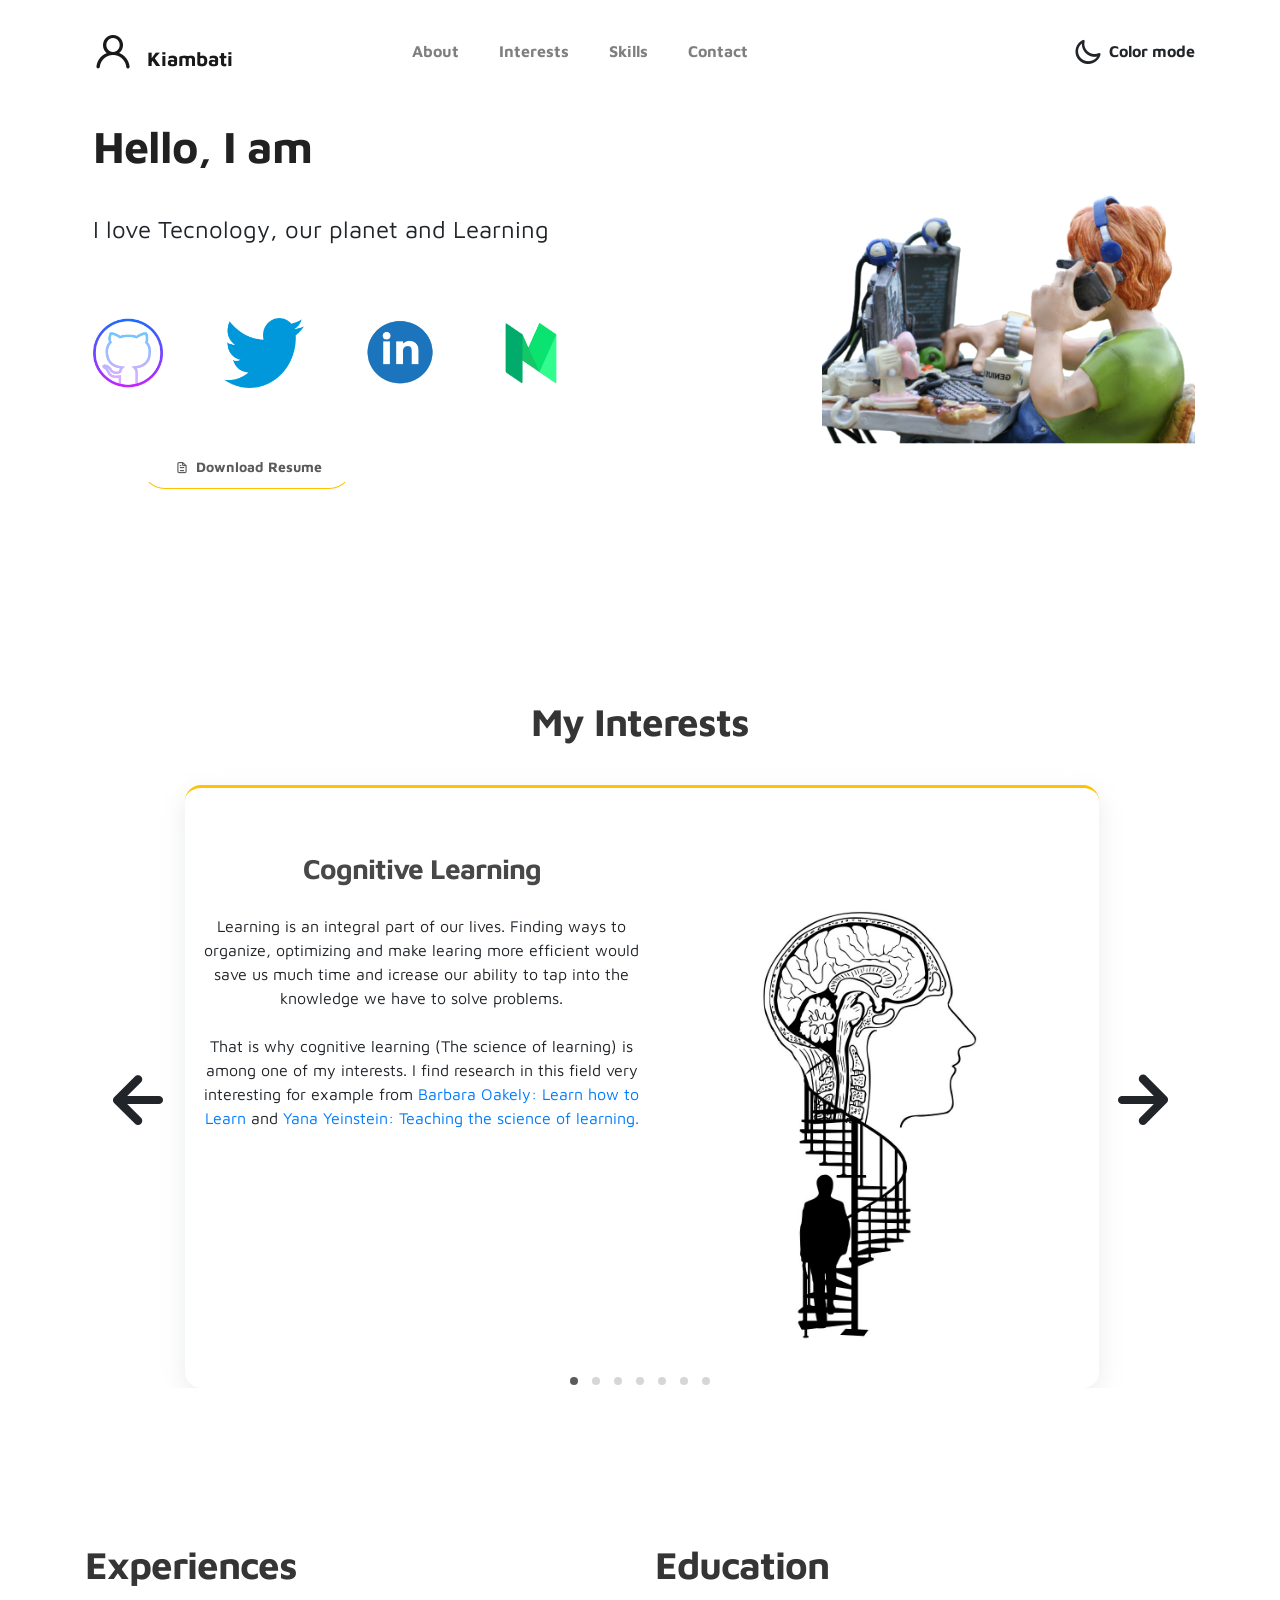
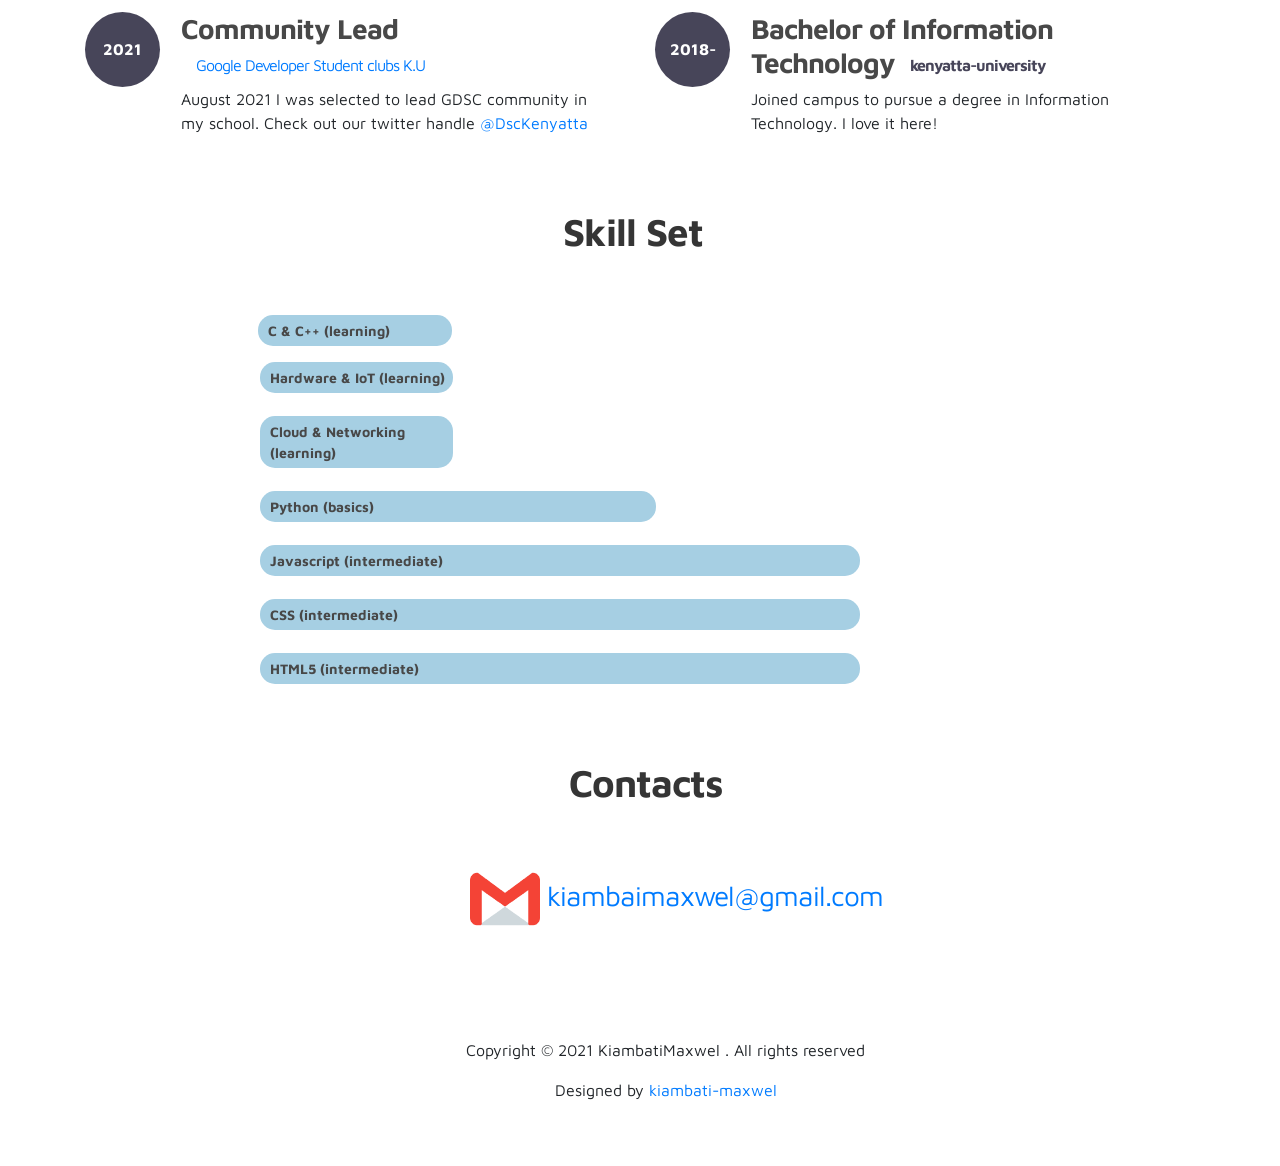
==== index.html @ 7e801b1b "initial commit" ====
<!doctype html>
<html lang="en">
  <head>
    <meta charset="utf-8">
    <meta name="viewport" content="width=device-width, initial-scale=1, shrink-to-fit=no">
    <meta name="description" content="">
    <meta name="author" content="">

    <link rel="icon" href="./images/undraw/favicon.png?">

    <title>Kiambati Maxwel Portfolio</title>

    <link rel="stylesheet" href="css/bootstrap.min.css">
    <link rel="stylesheet" href="css/unicons.css">
    <link rel="stylesheet" href="css/owl.carousel.min.css">
    <link rel="stylesheet" href="css/owl.theme.default.min.css">

    <!-- MAIN STYLE -->
    <link rel="stylesheet" href="css/tooplate-style.css">
    <link rel="stylesheet" href="./css/skillbar.css">
    
<!--

Tooplate 2115 Marvel

https://www.tooplate.com/view/2115-marvel

-->
  </head>
  <body>

    <!-- MENU -->
    <nav class="navbar navbar-expand-sm navbar-light">
        <div class="container">
            <a class="navbar-brand" href="index.html"><i class='uil uil-user'></i> Kiambati</a>

            <button class="navbar-toggler" type="button" data-toggle="collapse" data-target="#navbarNav" aria-controls="navbarNav" aria-expanded="false"
                aria-label="Toggle navigation">
                <span class="navbar-toggler-icon"></span>
                <span class="navbar-toggler-icon"></span> 
                <span class="navbar-toggler-icon"></span>
            </button>

            <div class="collapse navbar-collapse" id="navbarNav">
                <ul class="navbar-nav mx-auto">
                    <li class="nav-item">
                        <a href="#about" class="nav-link"><span data-hover="About">About</span></a>
                    </li>
                    <li class="nav-item">
                        <a href="#project" class="nav-link"><span data-hover="Interests">Interests</span></a>
                    </li>
                    <li class="nav-item">
                        <a href="#resume" class="nav-link"><span data-hover="Skills">Skills</span></a>
                    </li>
                    <li class="nav-item">
                        <a href="#contact" class="nav-link"><span data-hover="Contact">Contact</span></a>
                    </li>
                </ul>

                <ul class="navbar-nav ml-lg-auto">
                    <div class="ml-lg-4">
                      <div class="color-mode d-lg-flex justify-content-center align-items-center">
                        <i class="color-mode-icon"></i>
                        Color mode
                      </div>
                    </div>
                </ul>
            </div>
        </div>
    </nav>

    <!-- ABOUT -->
    <section class="about full-screen d-lg-flex justify-content-center align-items-center" id="about">
        <div class="container">
            <div class="row">
                
                <div class="col-lg-7 col-md-12 col-12 d-flex align-items-center">
                    <div class="about-text">
                        <!-- <small class="small-text">Welcome to <span class="mobile-block">my portfolio website!</span></small> -->
                        <h1 class="animated animated-text">
                            <span class="mr-2">Hello, I am </span>
                                <div class="animated-info">
                                    <span class="animated-item">Kiambati Maxwel</span>
                                    <span class="animated-item">a Software Engineer</span>
                                    <span class="animated-item">an IT Specialist</span>
                                </div>
                        </h1>

                        <p class="info-paragraph-width">I love Tecnology, our planet and Learning </p>
                        
                        <div class="custom-btn-group mt-4 social-accounts">
                          <a href="https://github.com/kiambati-maxwel" target="_blank" ><img src="./images/undraw/gitub 2.png" alt="" width="70px" height="70px" ></a>
                          <a href="https://twitter.com/KiambatiMaxwel" target="_blank" ><img src="./images/undraw/twitter3.png" alt="" width="80px" height="70px" ></a>
                          <a href="https://www.linkedin.com/in/kiambati-maxwel-ab0030172/" target="_blank" ><img src="./images/undraw/linkedln2.png" alt="" width="70px" height="70px" ></a>
                          <a href="https://medium.com/@kiambatimaxwel" target="_blank" ><img src="./images/undraw/medium.png" alt="" width="70px" height="70px" ></a>
                          <a href="/images/project/kiambati_resume.pdf" class="btn mr-lg-2 custom-btn download-btn"><i class='uil uil-file-alt'></i> Download Resume</a>
                                                 </div>
                    </div>
                </div>

                <div class="col-lg-5 col-md-12 col-12">
                    <div class="about-image svg">
                        <!-- <img src="images/undraw/undraw_software_engineer_lvl5.svg" class="img-fluid" alt="svg image"> -->
                        <img src="./images/undraw/alchemist.png" class="img-fluid" alt="img svg">
                      </div>
                </div>

            </div>
        </div>
    </section>

    <!-- PROJECTS -->
    <section class="project py-5" id="project">
        <div class="container">
                
                <div class="row">
                  <div class="col-lg-11 text-center mx-auto col-12">

                      <div class="col-lg-8 mx-auto">
                        <h2>My Interests</h2>
                      </div>

                      <div class="owl-carousel owl-theme">

                         <!-- Learning-->
                        <div class="item">
                          <div class="interest-info">
                           <div class="interest-description">
                              <h3>Cognitive Learning</h3>
                            <P>Learning is an integral part of our lives. Finding ways to organize, optimizing and make learing more efficient 
                              would save us much time and icrease our ability to tap into the knowledge we have to solve problems. <br><br> That is why cognitive learning
                              (The science of learning) is among one of my interests. I find research in this field very interesting for example from 
                             <a href="https://www.coursera.org/learn/learning-how-to-learn" target="_blank">Barbara Oakely: Learn how to Learn</a> and <a href="https://cognitiveresearchjournal.springeropen.com/articles/10.1186/s41235-017-0087-y" target="_blank">Yana Yeinstein: Teaching the science of learning.</a>
                            </P>
                           </div>

                           <div class="interest-img">
                              <img src="./images/undraw/brain5.jpg" alt="" width="100%">
                           </div>
                           
                          </div>
                        </div>

                         <!-- Learning-->
                        <div class="item">
                          <div class="interest-info">
                           <div class="interest-description">
                              <h3>STEM</h3>
                            <P>
                            Science, Technology, Engineering and Mathematics   are definately fascinating endevors. Having a midset devloped from the interaction with STEM goes a long way in 
                            creatively solvng problems. <br><br> 

                            The ability to integrate scientific principles from fields like physics, math, biology with technology is just mind blowing.
                            I draw some of my ispiration in engineering from countries such as Singapore, Israel and Germany. 
                            </P>
                           </div>

                           <div class="interest-img">
                              <img src="./images/undraw/gears-gc49071936_1280.jpg" alt="" width="100%">
                           </div>
                           
                          </div>
                        </div>


                      <!-- Hardware-->
                        <div class="item">
                          <div class="interest-info">
                           <div class="interest-description">
                              <h3>Hardware</h3>
                            <P>Hardware architecture and design is quite intriquing for me, I believe a fundamental understanding of how hardware works is the beginning of creating meaningful solutions. <br><br>
                              Understanding basic electronics, computer hardware architectures,   and how hardware interacts with software provides a holistic view of the world today given that there are billions of devices and the numbers keep growing.
                            </P>
                           </div>

                           <div class="interest-img">
                              <img src="./images/undraw/IoTESP8266.jpg" alt="" width="100%">
                           </div>
                           
                          </div>
                        </div>

                        <!-- Networking -->
                         <div class="item">
                          <div class="interest-info">
                           <div class="interest-description">
                              <h3>Data communication and networks</h3>
                            <P>
                              Like Hardware, data communication and networks are core fundamental technologies. Understanding networking principles makes it possible to interconnect hardware devices. <br> <br> Networking is the backbone of the internet as we know it today. With the advent of APIs (Application Programming interface) in networking, things keep getting more interesting. The ability to create 
                              user communication interfaces for programs written on top of chips and operating systems is just amazing.
                           </div>

                           <div class="interest-img">
                              <img src="./images/undraw/youtube-g1a5e5a6ef_1280-removebg-preview.png" alt="" width="100%">
                           </div>
                          </div>
                        </div>


                        <!-- IoT-->

                         <div class="item">
                          <div class="interest-info">
                           <div class="interest-description">
                              <h3>Internet of Things</h3>
                            <P>
                              Getting to know hardware and networking fundamentals is just the beginning. All the fun lies in IoT, simply take that hardware knowledge and have fun. <br><br> You 
                              do this by creating hardware objects and things that interconnect with each other. IoT raises the possibilites 
                              in our world high. Did I mention you can perform complex AI and Machine learning algorithms on this tiny devices?
                            </P>
                           </div>

                           <div class="interest-img">
                              <img src="./images/undraw/IoT.png" alt="" width="100%">
                           </div>
                           
                          </div>
                        </div>


                         <div class="item">
                    
                          <div class="interest-info">
                           <div class="interest-description">
                              <h3>Cloud Technologies</h3>
                            <P>
                              Have you noticed that many of the tech interactions today happen in the cloud? <br><br>
                              Well, I used to think the cloud meant some virtual mystical place in space where we store our data. 
                              Turns out in very low terms its just renting powerful compute power and services and access them from anywhere in the world.
                              Connecting IoT devices, apps and intelligent edge to cloud makes me go wow!. 
                            </P>
                           </div>

                           <div class="interest-img">
                              <img src="./images/undraw/cloud-storage-gf85d77ed9_1920.png" alt="" width="100%">
                           </div>
                           
                          </div>
                        </div>
                  <!-- Computer science -->

                         <div class="item">
                    
                          <div class="interest-info">
                           <div class="interest-description">
                              <h3>Computer Science fundamentals</h3>
                            <P>
                               From math to data data-structures and algorithms, I beleive understanding the core fundamentals
                             of Computer Science goes along way into creativity and problem solving. <br><br> For example data-structures help in solving problems in efficient and productive ways. 
                             The contraints of the resources provided by small hardware devices calls for organised well thought programs. Data structures algorithms are are a representation
                            of creativity. 
                            </P>
                           </div>

                           <div class="interest-img">
                              <img src="./images/undraw/data-structures.jpg" alt="" width="100%" height="350px">
                           </div>
                           
                          </div>
                        </div>
                      

                  </div>
                </div>
        </div>
    </section>

    <!-- FEATURES -->
    <section class="resume py-5 d-lg-flex justify-content-center align-items-center" id="resume">
        <div class="container">
            <div class="row">

                <div class="col-lg-6 col-12">
                  <h2 class="mb-4">Experiences</h2>

                    <div class="timeline">
                        <div class="timeline-wrapper">
                             <div class="timeline-yr">
                                  <span>2021</span>
                             </div>
                             <div class="timeline-info">
                                  <h3><span>Community Lead</span><small><a href="https://gdsc.community.dev/kenyatta-university" target="_blank">Google Developer Student clubs K.U</a></small></h3>
                                  <p>August 2021  I was selected to lead GDSC community in my school. Check out our twitter handle <a href="https://www.twitter.com/DscKenyatta" target="_blank">@DscKenyatta</a></p>
                             </div>
                        </div>

                    </div>
                </div>

                <div class="col-lg-6 col-12">
                  <h2 class="mb-4 mobile-mt-2">Education</h2>

                    <div class="timeline">
                        <div class="timeline-wrapper">
                             <div class="timeline-yr">
                                  <span>2018-2024</span>
                             </div>
                             <div class="timeline-info">
                                  <h3><span>Bachelor of Information Technology</span><small>kenyatta-university</small></h3>
                                  <p>Joined campus to pursue a degree in Information Technology. I love it here!</p>
                             </div>
                        </div>

                    </div>
                </div>
                
            </div>
        </div>
    </section>

    <div class="container-skills" id="resume">
      <h2>Skill Set</h2>
      <div class="bar back learning" data-skill="C & C++     (learning)" </div>
       <div class="bar back learning" data-skill="Hardware & IoT   (learning)" ></div>
       <div class="bar back learning" data-skill="Cloud & Networking (learning)"></div>
      <div class="bar back basic" data-skill="Python (basics)"></div>
      <div class="bar back intermediate" data-skill="Javascript (intermediate)"></div>
      <div class="bar back intermediate" data-skill="CSS (intermediate)"></div>
      <div class="bar back intermediate" data-skill="HTML5 (intermediate)"></div>
    </div>
    
    <!-- CONTACT -->
    <section class="contact py-5" id="contact">
      <div class="container">
        <h2>Contacts</h2>
                <h3 class="mail-to"><img src="./images/undraw/gmailpng.png" alt="Email"  width="70px" height="70px"> <a  href = "mailto: abc@example.com"> kiambaimaxwel@gmail.com</a></h3>
      </div>
    </section>

    <!-- FOOTER -->
     <footer class="footer py-5">
          <div class="container">
               <div class="row">

                    <div class="col-lg-12 col-12" style="margin-left: -10%;">                                
                        <p class="copyright-text text-center">Copyright &copy; 2021 KiambatiMaxwel . All rights reserved</p>
                        <p class="copyright-text text-center">Designed by <a rel="nofollow" href="https://twitter.com/KiambatiMaxwel">kiambati-maxwel</a></p>
                    </div>
                    
               </div>
          </div>
     </footer>

    <script src="js/jquery-3.3.1.min.js"></script>
    <script src="js/popper.min.js"></script>
    <script src="js/bootstrap.min.js"></script>
    <script src="js/Headroom.js"></script>
    <script src="js/jQuery.headroom.js"></script>
    <script src="js/owl.carousel.min.js"></script>
    <script src="js/smoothscroll.js"></script>
    <script src="js/custom.js"></script>

  </body>
</html>
---- css/unicons.css ----
@font-face {
  font-family: 'unicons';
  src: url('../font/unicons.eot?42479262');
  src: url('../font/unicons.eot?42479262#iefix') format('embedded-opentype'),
       url('../font/unicons.woff2?42479262') format('woff2'),
       url('../font/unicons.woff?42479262') format('woff'),
       url('../font/unicons.ttf?42479262') format('truetype'),
       url('../font/unicons.svg?42479262#unicons') format('svg');
  font-weight: normal;
  font-style: normal;
}
/* Chrome hack: SVG is rendered more smooth in Windozze. 100% magic, uncomment if you need it. */
/* Note, that will break hinting! In other OS-es font will be not as sharp as it could be */
/*
@media screen and (-webkit-min-device-pixel-ratio:0) {
  @font-face {
    font-family: 'unicons';
    src: url('../font/unicons.svg?42479262#unicons') format('svg');
  }
}
*/
 
 [class^="uil-"]:before, [class*=" uil-"]:before {
  font-family: "unicons";
  font-style: normal;
  font-weight: normal;
  speak: none;
 
  display: inline-block;
  text-decoration: inherit;
  width: 1em;
  margin-right: .2em;
  text-align: center;
  /* opacity: .8; */
 
  /* For safety - reset parent styles, that can break glyph codes*/
  font-variant: normal;
  text-transform: none;
 
  /* fix buttons height, for twitter bootstrap */
  line-height: 1em;
 
  /* Animation center compensation - margins should be symmetric */
  /* remove if not needed */
  margin-left: .2em;
 
  /* you can be more comfortable with increased icons size */
  /* font-size: 120%; */
 
  /* Font smoothing. That was taken from TWBS */
  -webkit-font-smoothing: antialiased;
  -moz-osx-font-smoothing: grayscale;
 
  /* Uncomment for 3D effect */
  /* text-shadow: 1px 1px 1px rgba(127, 127, 127, 0.3); */
}
 
.uil-abacus:before { content: '\e800'; } /* '' */
.uil-accessible-icon-alt:before { content: '\e801'; } /* '' */
.uil-adjust-alt:before { content: '\e802'; } /* '' */
.uil-adjust-circle:before { content: '\e803'; } /* '' */
.uil-adjust-half:before { content: '\e804'; } /* '' */
.uil-adjust:before { content: '\e805'; } /* '' */
.uil-airplay:before { content: '\e806'; } /* '' */
.uil-align-alt:before { content: '\e807'; } /* '' */
.uil-align-center-alt:before { content: '\e808'; } /* '' */
.uil-align-center-h:before { content: '\e809'; } /* '' */
.uil-align-center-justify:before { content: '\e80a'; } /* '' */
.uil-align-center-v:before { content: '\e80b'; } /* '' */
.uil-align-center:before { content: '\e80c'; } /* '' */
.uil-align-justify:before { content: '\e80d'; } /* '' */
.uil-align-left-justify:before { content: '\e80e'; } /* '' */
.uil-align-left:before { content: '\e80f'; } /* '' */
.uil-align-letter-right:before { content: '\e810'; } /* '' */
.uil-align-right-justify:before { content: '\e811'; } /* '' */
.uil-align-right:before { content: '\e812'; } /* '' */
.uil-align:before { content: '\e813'; } /* '' */
.uil-ambulance:before { content: '\e814'; } /* '' */
.uil-analysis:before { content: '\e815'; } /* '' */
.uil-analytics:before { content: '\e816'; } /* '' */
.uil-anchor:before { content: '\e817'; } /* '' */
.uil-android-phone-slash:before { content: '\e818'; } /* '' */
.uil-angle-double-down:before { content: '\e819'; } /* '' */
.uil-angle-double-left:before { content: '\e81a'; } /* '' */
.uil-angle-double-right:before { content: '\e81b'; } /* '' */
.uil-angle-double-up:before { content: '\e81c'; } /* '' */
.uil-angle-down:before { content: '\e81d'; } /* '' */
.uil-angle-left:before { content: '\e81e'; } /* '' */
.uil-angle-right-b:before { content: '\e81f'; } /* '' */
.uil-angle-right:before { content: '\e820'; } /* '' */
.uil-angle-up:before { content: '\e821'; } /* '' */
.uil-annoyed-alt:before { content: '\e822'; } /* '' */
.uil-annoyed:before { content: '\e823'; } /* '' */
.uil-apps:before { content: '\e824'; } /* '' */
.uil-archive-alt:before { content: '\e825'; } /* '' */
.uil-archive:before { content: '\e826'; } /* '' */
.uil-arrow-break:before { content: '\e827'; } /* '' */
.uil-arrow-circle-down:before { content: '\e828'; } /* '' */
.uil-arrow-circle-left:before { content: '\e829'; } /* '' */
.uil-arrow-circle-right:before { content: '\e82a'; } /* '' */
.uil-arrow-circle-up:before { content: '\e82b'; } /* '' */
.uil-arrow-compress-h:before { content: '\e82c'; } /* '' */
.uil-arrow-down-left:before { content: '\e82d'; } /* '' */
.uil-arrow-down-right:before { content: '\e82e'; } /* '' */
.uil-arrow-down:before { content: '\e82f'; } /* '' */
.uil-arrow-from-right:before { content: '\e830'; } /* '' */
.uil-arrow-from-top:before { content: '\e831'; } /* '' */
.uil-arrow-growth:before { content: '\e832'; } /* '' */
.uil-arrow-left:before { content: '\e833'; } /* '' */
.uil-arrow-random:before { content: '\e834'; } /* '' */
.uil-arrow-resize-diagonal:before { content: '\e835'; } /* '' */
.uil-arrow-right:before { content: '\e836'; } /* '' */
.uil-arrow-to-bottom:before { content: '\e837'; } /* '' */
.uil-arrow-to-right:before { content: '\e838'; } /* '' */
.uil-arrow-up-left:before { content: '\e839'; } /* '' */
.uil-arrow-up-right:before { content: '\e83a'; } /* '' */
.uil-arrow-up:before { content: '\e83b'; } /* '' */
.uil-arrows-h-alt:before { content: '\e83c'; } /* '' */
.uil-arrows-h:before { content: '\e83d'; } /* '' */
.uil-arrows-left-down:before { content: '\e83e'; } /* '' */
.uil-arrows-maximize:before { content: '\e83f'; } /* '' */
.uil-arrows-merge:before { content: '\e840'; } /* '' */
.uil-arrows-resize-h:before { content: '\e841'; } /* '' */
.uil-arrows-resize-v:before { content: '\e842'; } /* '' */
.uil-arrows-resize:before { content: '\e843'; } /* '' */
.uil-arrows-right-down:before { content: '\e844'; } /* '' */
.uil-arrows-shrink-h:before { content: '\e845'; } /* '' */
.uil-arrows-shrink-v:before { content: '\e846'; } /* '' */
.uil-arrows-up-right:before { content: '\e847'; } /* '' */
.uil-arrows-v-alt:before { content: '\e848'; } /* '' */
.uil-arrows-v:before { content: '\e849'; } /* '' */
.uil-at:before { content: '\e84a'; } /* '' */
.uil-atm-card:before { content: '\e84b'; } /* '' */
.uil-atom:before { content: '\e84c'; } /* '' */
.uil-auto-flash:before { content: '\e84d'; } /* '' */
.uil-award-alt:before { content: '\e84e'; } /* '' */
.uil-award:before { content: '\e84f'; } /* '' */
.uil-baby-carriage:before { content: '\e850'; } /* '' */
.uil-backpack:before { content: '\e851'; } /* '' */
.uil-backspace:before { content: '\e852'; } /* '' */
.uil-backward:before { content: '\e853'; } /* '' */
.uil-bag-alt:before { content: '\e854'; } /* '' */
.uil-bag-slash:before { content: '\e855'; } /* '' */
.uil-bag:before { content: '\e856'; } /* '' */
.uil-ball:before { content: '\e857'; } /* '' */
.uil-ban:before { content: '\e858'; } /* '' */
.uil-bars:before { content: '\e859'; } /* '' */
.uil-basketball-hoop:before { content: '\e85a'; } /* '' */
.uil-basketball:before { content: '\e85b'; } /* '' */
.uil-battery-bolt:before { content: '\e85c'; } /* '' */
.uil-battery-empty:before { content: '\e85d'; } /* '' */
.uil-bed-double:before { content: '\e85e'; } /* '' */
.uil-bed:before { content: '\e85f'; } /* '' */
.uil-bell-school:before { content: '\e860'; } /* '' */
.uil-bell-slash:before { content: '\e861'; } /* '' */
.uil-bill:before { content: '\e862'; } /* '' */
.uil-bitcoin-circle:before { content: '\e863'; } /* '' */
.uil-bitcoin:before { content: '\e864'; } /* '' */
.uil-bluetooth-b:before { content: '\e865'; } /* '' */
.uil-bolt-alt:before { content: '\e866'; } /* '' */
.uil-bolt-slash:before { content: '\e867'; } /* '' */
.uil-bolt:before { content: '\e868'; } /* '' */
.uil-book-alt:before { content: '\e869'; } /* '' */
.uil-book-medical:before { content: '\e86a'; } /* '' */
.uil-book-open:before { content: '\e86b'; } /* '' */
.uil-book-reader:before { content: '\e86c'; } /* '' */
.uil-book:before { content: '\e86d'; } /* '' */
.uil-bookmark-full:before { content: '\e86e'; } /* '' */
.uil-bookmark:before { content: '\e86f'; } /* '' */
.uil-books:before { content: '\e870'; } /* '' */
.uil-boombox:before { content: '\e871'; } /* '' */
.uil-border-alt:before { content: '\e872'; } /* '' */
.uil-border-bottom:before { content: '\e873'; } /* '' */
.uil-border-clear:before { content: '\e874'; } /* '' */
.uil-border-horizontal:before { content: '\e875'; } /* '' */
.uil-border-inner:before { content: '\e876'; } /* '' */
.uil-border-left:before { content: '\e877'; } /* '' */
.uil-border-out:before { content: '\e878'; } /* '' */
.uil-border-right:before { content: '\e879'; } /* '' */
.uil-border-top:before { content: '\e87a'; } /* '' */
.uil-border-vertical:before { content: '\e87b'; } /* '' */
.uil-box:before { content: '\e87c'; } /* '' */
.uil-briefcase-alt:before { content: '\e87d'; } /* '' */
.uil-briefcase:before { content: '\e87e'; } /* '' */
.uil-bright:before { content: '\e87f'; } /* '' */
.uil-brightness-empty:before { content: '\e880'; } /* '' */
.uil-brightness-half:before { content: '\e881'; } /* '' */
.uil-brightness-low:before { content: '\e882'; } /* '' */
.uil-brightness-minus:before { content: '\e883'; } /* '' */
.uil-brightness-plus:before { content: '\e884'; } /* '' */
.uil-brightness:before { content: '\e885'; } /* '' */
.uil-bring-bottom:before { content: '\e886'; } /* '' */
.uil-bring-front:before { content: '\e887'; } /* '' */
.uil-brush-alt:before { content: '\e888'; } /* '' */
.uil-bug:before { content: '\e889'; } /* '' */
.uil-building:before { content: '\e88a'; } /* '' */
.uil-bullseye:before { content: '\e88b'; } /* '' */
.uil-bus-alt:before { content: '\e88c'; } /* '' */
.uil-bus-school:before { content: '\e88d'; } /* '' */
.uil-bus:before { content: '\e88e'; } /* '' */
.uil-calcualtor:before { content: '\e88f'; } /* '' */
.uil-calculator-alt:before { content: '\e890'; } /* '' */
.uil-calendar-alt:before { content: '\e891'; } /* '' */
.uil-calendar-slash:before { content: '\e892'; } /* '' */
.uil-calender:before { content: '\e893'; } /* '' */
.uil-calling:before { content: '\e894'; } /* '' */
.uil-camera-plus:before { content: '\e895'; } /* '' */
.uil-camera-slash:before { content: '\e896'; } /* '' */
.uil-camera:before { content: '\e897'; } /* '' */
.uil-cancel:before { content: '\e898'; } /* '' */
.uil-capsule:before { content: '\e899'; } /* '' */
.uil-capture:before { content: '\e89a'; } /* '' */
.uil-car-sideview:before { content: '\e89b'; } /* '' */
.uil-car-slash:before { content: '\e89c'; } /* '' */
.uil-car-wash:before { content: '\e89d'; } /* '' */
.uil-car:before { content: '\e89e'; } /* '' */
.uil-card-atm:before { content: '\e89f'; } /* '' */
.uil-caret-right:before { content: '\e8a0'; } /* '' */
.uil-cart:before { content: '\e8a1'; } /* '' */
.uil-cell:before { content: '\e8a2'; } /* '' */
.uil-celsius:before { content: '\e8a3'; } /* '' */
.uil-chart-bar-alt:before { content: '\e8a4'; } /* '' */
.uil-chart-bar:before { content: '\e8a5'; } /* '' */
.uil-chart-down:before { content: '\e8a6'; } /* '' */
.uil-chart-growth-alt:before { content: '\e8a7'; } /* '' */
.uil-chart-growth:before { content: '\e8a8'; } /* '' */
.uil-chart-line:before { content: '\e8a9'; } /* '' */
.uil-chart-pie-alt:before { content: '\e8aa'; } /* '' */
.uil-chart-pie:before { content: '\e8ab'; } /* '' */
.uil-chart:before { content: '\e8ac'; } /* '' */
.uil-chat-bubble-user:before { content: '\e8ad'; } /* '' */
.uil-chat-info:before { content: '\e8ae'; } /* '' */
.uil-chat:before { content: '\e8af'; } /* '' */
.uil-check-circle:before { content: '\e8b0'; } /* '' */
.uil-check-square:before { content: '\e8b1'; } /* '' */
.uil-check:before { content: '\e8b2'; } /* '' */
.uil-circle-layer:before { content: '\e8b3'; } /* '' */
.uil-circle:before { content: '\e8b4'; } /* '' */
.uil-circuit:before { content: '\e8b5'; } /* '' */
.uil-clapper-board:before { content: '\e8b6'; } /* '' */
.uil-clipboard-alt:before { content: '\e8b7'; } /* '' */
.uil-clipboard-blank:before { content: '\e8b8'; } /* '' */
.uil-clipboard-notes:before { content: '\e8b9'; } /* '' */
.uil-clipboard:before { content: '\e8ba'; } /* '' */
.uil-clock-eight:before { content: '\e8bb'; } /* '' */
.uil-clock-five:before { content: '\e8bc'; } /* '' */
.uil-clock-nine:before { content: '\e8bd'; } /* '' */
.uil-clock-seven:before { content: '\e8be'; } /* '' */
.uil-clock-ten:before { content: '\e8bf'; } /* '' */
.uil-clock-three:before { content: '\e8c0'; } /* '' */
.uil-clock-two:before { content: '\e8c1'; } /* '' */
.uil-clock:before { content: '\e8c2'; } /* '' */
.uil-closed-captioning:before { content: '\e8c3'; } /* '' */
.uil-cloud-block:before { content: '\e8c4'; } /* '' */
.uil-cloud-bookmark:before { content: '\e8c5'; } /* '' */
.uil-cloud-check:before { content: '\e8c6'; } /* '' */
.uil-cloud-computing:before { content: '\e8c7'; } /* '' */
.uil-cloud-data-connection:before { content: '\e8c8'; } /* '' */
.uil-cloud-database-tree:before { content: '\e8c9'; } /* '' */
.uil-cloud-download:before { content: '\e8ca'; } /* '' */
.uil-cloud-drizzle:before { content: '\e8cb'; } /* '' */
.uil-cloud-exclamation:before { content: '\e8cc'; } /* '' */
.uil-cloud-hail:before { content: '\e8cd'; } /* '' */
.uil-cloud-heart:before { content: '\e8ce'; } /* '' */
.uil-cloud-info:before { content: '\e8cf'; } /* '' */
.uil-cloud-lock:before { content: '\e8d0'; } /* '' */
.uil-cloud-meatball:before { content: '\e8d1'; } /* '' */
.uil-cloud-moon-hail:before { content: '\e8d2'; } /* '' */
.uil-cloud-moon-meatball:before { content: '\e8d3'; } /* '' */
.uil-cloud-moon-rain:before { content: '\e8d4'; } /* '' */
.uil-cloud-moon-showers:before { content: '\e8d5'; } /* '' */
.uil-cloud-moon:before { content: '\e8d6'; } /* '' */
.uil-cloud-question:before { content: '\e8d7'; } /* '' */
.uil-cloud-rain-sun:before { content: '\e8d8'; } /* '' */
.uil-cloud-rain:before { content: '\e8d9'; } /* '' */
.uil-cloud-redo:before { content: '\e8da'; } /* '' */
.uil-cloud-set:before { content: '\e8db'; } /* '' */
.uil-cloud-share:before { content: '\e8dc'; } /* '' */
.uil-cloud-shield:before { content: '\e8dd'; } /* '' */
.uil-cloud-showers-alt:before { content: '\e8de'; } /* '' */
.uil-cloud-showers-heavy:before { content: '\e8df'; } /* '' */
.uil-cloud-showers:before { content: '\e8e0'; } /* '' */
.uil-cloud-slash:before { content: '\e8e1'; } /* '' */
.uil-cloud-sun-hail:before { content: '\e8e2'; } /* '' */
.uil-cloud-sun-meatball:before { content: '\e8e3'; } /* '' */
.uil-cloud-sun-rain-alt:before { content: '\e8e4'; } /* '' */
.uil-cloud-sun-rain:before { content: '\e8e5'; } /* '' */
.uil-cloud-sun-tear:before { content: '\e8e6'; } /* '' */
.uil-cloud-sun:before { content: '\e8e7'; } /* '' */
.uil-cloud-times:before { content: '\e8e8'; } /* '' */
.uil-cloud-unlock:before { content: '\e8e9'; } /* '' */
.uil-cloud-upload:before { content: '\e8ea'; } /* '' */
.uil-cloud-wifi:before { content: '\e8eb'; } /* '' */
.uil-cloud-wind:before { content: '\e8ec'; } /* '' */
.uil-cloud:before { content: '\e8ed'; } /* '' */
.uil-clouds:before { content: '\e8ee'; } /* '' */
.uil-club:before { content: '\e8ef'; } /* '' */
.uil-code:before { content: '\e8f0'; } /* '' */
.uil-coffee:before { content: '\e8f1'; } /* '' */
.uil-cog:before { content: '\e8f2'; } /* '' */
.uil-coins:before { content: '\e8f3'; } /* '' */
.uil-columns:before { content: '\e8f4'; } /* '' */
.uil-comment-alt-block:before { content: '\e8f5'; } /* '' */
.uil-comment-alt-chart-lines:before { content: '\e8f6'; } /* '' */
.uil-comment-alt-check:before { content: '\e8f7'; } /* '' */
.uil-comment-alt-dots:before { content: '\e8f8'; } /* '' */
.uil-comment-alt-download:before { content: '\e8f9'; } /* '' */
.uil-comment-alt-edit:before { content: '\e8fa'; } /* '' */
.uil-comment-alt-exclamation:before { content: '\e8fb'; } /* '' */
.uil-comment-alt-heart:before { content: '\e8fc'; } /* '' */
.uil-comment-alt-image:before { content: '\e8fd'; } /* '' */
.uil-comment-alt-info:before { content: '\e8fe'; } /* '' */
.uil-comment-alt-lines:before { content: '\e8ff'; } /* '' */
.uil-comment-alt-lock:before { content: '\e900'; } /* '' */
.uil-comment-alt-medical:before { content: '\e901'; } /* '' */
.uil-comment-alt-message:before { content: '\e902'; } /* '' */
.uil-comment-alt-notes:before { content: '\e903'; } /* '' */
.uil-comment-alt-plus:before { content: '\e904'; } /* '' */
.uil-comment-alt-question:before { content: '\e905'; } /* '' */
.uil-comment-alt-redo:before { content: '\e906'; } /* '' */
.uil-comment-alt-search:before { content: '\e907'; } /* '' */
.uil-comment-alt-share:before { content: '\e908'; } /* '' */
.uil-comment-alt-shield:before { content: '\e909'; } /* '' */
.uil-comment-alt-upload:before { content: '\e90a'; } /* '' */
.uil-comment-alt-verify:before { content: '\e90b'; } /* '' */
.uil-comment-alt:before { content: '\e90c'; } /* '' */
.uil-comment-block:before { content: '\e90d'; } /* '' */
.uil-comment-chart-line:before { content: '\e90e'; } /* '' */
.uil-comment-check:before { content: '\e90f'; } /* '' */
.uil-comment-dots:before { content: '\e910'; } /* '' */
.uil-comment-download:before { content: '\e911'; } /* '' */
.uil-comment-edit:before { content: '\e912'; } /* '' */
.uil-comment-exclamation:before { content: '\e913'; } /* '' */
.uil-comment-heart:before { content: '\e914'; } /* '' */
.uil-comment-image:before { content: '\e915'; } /* '' */
.uil-comment-info-alt:before { content: '\e916'; } /* '' */
.uil-comment-info:before { content: '\e917'; } /* '' */
.uil-comment-lines:before { content: '\e918'; } /* '' */
.uil-comment-lock:before { content: '\e919'; } /* '' */
.uil-comment-medical:before { content: '\e91a'; } /* '' */
.uil-comment-message:before { content: '\e91b'; } /* '' */
.uil-comment-notes:before { content: '\e91c'; } /* '' */
.uil-comment-plus:before { content: '\e91d'; } /* '' */
.uil-comment-question:before { content: '\e91e'; } /* '' */
.uil-comment-redo:before { content: '\e91f'; } /* '' */
.uil-comment-search:before { content: '\e920'; } /* '' */
.uil-comment-share:before { content: '\e921'; } /* '' */
.uil-comment-shield:before { content: '\e922'; } /* '' */
.uil-comment-slash:before { content: '\e923'; } /* '' */
.uil-comment-upload:before { content: '\e924'; } /* '' */
.uil-comment-verify:before { content: '\e925'; } /* '' */
.uil-comment:before { content: '\e926'; } /* '' */
.uil-comments-alt:before { content: '\e927'; } /* '' */
.uil-comments:before { content: '\e928'; } /* '' */
.uil-commnet-alt-slash:before { content: '\e929'; } /* '' */
.uil-compact-disc:before { content: '\e92a'; } /* '' */
.uil-compass:before { content: '\e92b'; } /* '' */
.uil-compress-alt-left:before { content: '\e92c'; } /* '' */
.uil-compress-alt:before { content: '\e92d'; } /* '' */
.uil-compress-arrows:before { content: '\e92e'; } /* '' */
.uil-compress-lines:before { content: '\e92f'; } /* '' */
.uil-compress-point:before { content: '\e930'; } /* '' */
.uil-compress-v:before { content: '\e931'; } /* '' */
.uil-compress:before { content: '\e932'; } /* '' */
.uil-computer-mouse:before { content: '\e933'; } /* '' */
.uil-confused:before { content: '\e934'; } /* '' */
.uil-constructor:before { content: '\e935'; } /* '' */
.uil-copy-alt:before { content: '\e936'; } /* '' */
.uil-copy-landscape:before { content: '\e937'; } /* '' */
.uil-copy:before { content: '\e938'; } /* '' */
.uil-copyright:before { content: '\e939'; } /* '' */
.uil-corner-down-left:before { content: '\e93a'; } /* '' */
.uil-corner-down-right-alt:before { content: '\e93b'; } /* '' */
.uil-corner-down-right:before { content: '\e93c'; } /* '' */
.uil-corner-left-down:before { content: '\e93d'; } /* '' */
.uil-corner-right-down:before { content: '\e93e'; } /* '' */
.uil-corner-up-left-alt:before { content: '\e93f'; } /* '' */
.uil-corner-up-left:before { content: '\e940'; } /* '' */
.uil-corner-up-right-alt:before { content: '\e941'; } /* '' */
.uil-corner-up-right:before { content: '\e942'; } /* '' */
.uil-creative-commons-pd-alt:before { content: '\e943'; } /* '' */
.uil-creative-commons-pd:before { content: '\e944'; } /* '' */
.uil-crockery:before { content: '\e945'; } /* '' */
.uil-crop-alt-rotate-left:before { content: '\e946'; } /* '' */
.uil-crop-alt-rotate-right:before { content: '\e947'; } /* '' */
.uil-crop-alt:before { content: '\e948'; } /* '' */
.uil-crosshair-alt:before { content: '\e949'; } /* '' */
.uil-crosshair:before { content: '\e94a'; } /* '' */
.uil-crosshairs:before { content: '\e94b'; } /* '' */
.uil-cube:before { content: '\e94c'; } /* '' */
.uil-data-sharing:before { content: '\e94d'; } /* '' */
.uil-database-alt:before { content: '\e94e'; } /* '' */
.uil-database:before { content: '\e94f'; } /* '' */
.uil-desert:before { content: '\e950'; } /* '' */
.uil-desktop-alt-slash:before { content: '\e951'; } /* '' */
.uil-desktop-alt:before { content: '\e952'; } /* '' */
.uil-desktop-cloud-alt:before { content: '\e953'; } /* '' */
.uil-desktop-slash:before { content: '\e954'; } /* '' */
.uil-desktop:before { content: '\e955'; } /* '' */
.uil-dialpad-alt:before { content: '\e956'; } /* '' */
.uil-dialpad:before { content: '\e957'; } /* '' */
.uil-diamond:before { content: '\e958'; } /* '' */
.uil-diary-alt:before { content: '\e959'; } /* '' */
.uil-diary:before { content: '\e95a'; } /* '' */
.uil-dice-five:before { content: '\e95b'; } /* '' */
.uil-dice-four:before { content: '\e95c'; } /* '' */
.uil-dice-one:before { content: '\e95d'; } /* '' */
.uil-dice-six:before { content: '\e95e'; } /* '' */
.uil-dice-three:before { content: '\e95f'; } /* '' */
.uil-dice-two:before { content: '\e960'; } /* '' */
.uil-direction:before { content: '\e961'; } /* '' */
.uil-directions:before { content: '\e962'; } /* '' */
.uil-dizzy-meh:before { content: '\e963'; } /* '' */
.uil-dna:before { content: '\e964'; } /* '' */
.uil-document-layout-center:before { content: '\e965'; } /* '' */
.uil-document-layout-left:before { content: '\e966'; } /* '' */
.uil-document-layout-right:before { content: '\e967'; } /* '' */
.uil-document:before { content: '\e968'; } /* '' */
.uil-dollar-alt:before { content: '\e969'; } /* '' */
.uil-dollar-sign-alt:before { content: '\e96a'; } /* '' */
.uil-dollar-sign:before { content: '\e96b'; } /* '' */
.uil-down-arrow:before { content: '\e96c'; } /* '' */
.uil-download-alt:before { content: '\e96d'; } /* '' */
.uil-dribbble:before { content: '\e96e'; } /* '' */
.uil-drill:before { content: '\e96f'; } /* '' */
.uil-dropbox:before { content: '\e970'; } /* '' */
.uil-dumbbell:before { content: '\e971'; } /* '' */
.uil-edit-alt:before { content: '\e972'; } /* '' */
.uil-edit:before { content: '\e973'; } /* '' */
.uil-ellipsis-h:before { content: '\e974'; } /* '' */
.uil-ellipsis-v:before { content: '\e975'; } /* '' */
.uil-emoji:before { content: '\e976'; } /* '' */
.uil-enter:before { content: '\e977'; } /* '' */
.uil-entry:before { content: '\e978'; } /* '' */
.uil-envelope-add:before { content: '\e979'; } /* '' */
.uil-envelope-alt:before { content: '\e97a'; } /* '' */
.uil-envelope-block:before { content: '\e97b'; } /* '' */
.uil-envelope-bookmark:before { content: '\e97c'; } /* '' */
.uil-envelope-check:before { content: '\e97d'; } /* '' */
.uil-envelope-download-alt:before { content: '\e97e'; } /* '' */
.uil-envelope-download:before { content: '\e97f'; } /* '' */
.uil-envelope-edit:before { content: '\e980'; } /* '' */
.uil-envelope-exclamation:before { content: '\e981'; } /* '' */
.uil-envelope-heart:before { content: '\e982'; } /* '' */
.uil-envelope-info:before { content: '\e983'; } /* '' */
.uil-envelope-lock:before { content: '\e984'; } /* '' */
.uil-envelope-minus:before { content: '\e985'; } /* '' */
.uil-envelope-open:before { content: '\e986'; } /* '' */
.uil-envelope-question:before { content: '\e987'; } /* '' */
.uil-envelope-receive:before { content: '\e988'; } /* '' */
.uil-envelope-redo:before { content: '\e989'; } /* '' */
.uil-envelope-search:before { content: '\e98a'; } /* '' */
.uil-envelope-send:before { content: '\e98b'; } /* '' */
.uil-envelope-share:before { content: '\e98c'; } /* '' */
.uil-envelope-shield:before { content: '\e98d'; } /* '' */
.uil-envelope-star:before { content: '\e98e'; } /* '' */
.uil-envelope-times:before { content: '\e98f'; } /* '' */
.uil-envelope-upload-alt:before { content: '\e990'; } /* '' */
.uil-envelope-upload:before { content: '\e991'; } /* '' */
.uil-envelope:before { content: '\e992'; } /* '' */
.uil-envelopes:before { content: '\e993'; } /* '' */
.uil-equal-circle:before { content: '\e994'; } /* '' */
.uil-euro-circle:before { content: '\e995'; } /* '' */
.uil-euro:before { content: '\e996'; } /* '' */
.uil-exchange-alt:before { content: '\e997'; } /* '' */
.uil-exchange:before { content: '\e998'; } /* '' */
.uil-exclamation-circle:before { content: '\e999'; } /* '' */
.uil-exclamation-octagon:before { content: '\e99a'; } /* '' */
.uil-exclamation-triangle:before { content: '\e99b'; } /* '' */
.uil-exclude:before { content: '\e99c'; } /* '' */
.uil-exit:before { content: '\e99d'; } /* '' */
.uil-expand-alt:before { content: '\e99e'; } /* '' */
.uil-expand-arrows-alt:before { content: '\e99f'; } /* '' */
.uil-expand-arrows:before { content: '\e9a0'; } /* '' */
.uil-expand-from-corner:before { content: '\e9a1'; } /* '' */
.uil-expand-left:before { content: '\e9a2'; } /* '' */
.uil-export:before { content: '\e9a3'; } /* '' */
.uil-exposure-alt:before { content: '\e9a4'; } /* '' */
.uil-exposure-increase:before { content: '\e9a5'; } /* '' */
.uil-external-link-alt:before { content: '\e9a6'; } /* '' */
.uil-eye-slash:before { content: '\e9a7'; } /* '' */
.uil-eye:before { content: '\e9a8'; } /* '' */
.uil-facebook:before { content: '\e9a9'; } /* '' */
.uil-fahrenheit:before { content: '\e9aa'; } /* '' */
.uil-fast-mail-alt:before { content: '\e9ab'; } /* '' */
.uil-fast-mail:before { content: '\e9ac'; } /* '' */
.uil-favorite:before { content: '\e9ad'; } /* '' */
.uil-feedback:before { content: '\e9ae'; } /* '' */
.uil-file-alt:before { content: '\e9af'; } /* '' */
.uil-file-blank:before { content: '\e9b0'; } /* '' */
.uil-file-block-alt:before { content: '\e9b1'; } /* '' */
.uil-file-bookmark-alt:before { content: '\e9b2'; } /* '' */
.uil-file-check-alt:before { content: '\e9b3'; } /* '' */
.uil-file-check:before { content: '\e9b4'; } /* '' */
.uil-file-contract-dollar:before { content: '\e9b5'; } /* '' */
.uil-file-copy-alt:before { content: '\e9b6'; } /* '' */
.uil-file-download-alt:before { content: '\e9b7'; } /* '' */
.uil-file-download:before { content: '\e9b8'; } /* '' */
.uil-file-edit-alt:before { content: '\e9b9'; } /* '' */
.uil-file-exclamation-alt:before { content: '\e9ba'; } /* '' */
.uil-file-exclamation:before { content: '\e9bb'; } /* '' */
.uil-file-heart:before { content: '\e9bc'; } /* '' */
.uil-file-info-alt:before { content: '\e9bd'; } /* '' */
.uil-file-landscape-alt:before { content: '\e9be'; } /* '' */
.uil-file-landscape:before { content: '\e9bf'; } /* '' */
.uil-file-lanscape-slash:before { content: '\e9c0'; } /* '' */
.uil-file-lock-alt:before { content: '\e9c1'; } /* '' */
.uil-file-medical-alt:before { content: '\e9c2'; } /* '' */
.uil-file-medical:before { content: '\e9c3'; } /* '' */
.uil-file-minus-alt:before { content: '\e9c4'; } /* '' */
.uil-file-minus:before { content: '\e9c5'; } /* '' */
.uil-file-network:before { content: '\e9c6'; } /* '' */
.uil-file-plus-alt:before { content: '\e9c7'; } /* '' */
.uil-file-plus:before { content: '\e9c8'; } /* '' */
.uil-file-question-alt:before { content: '\e9c9'; } /* '' */
.uil-file-question:before { content: '\e9ca'; } /* '' */
.uil-file-redo-alt:before { content: '\e9cb'; } /* '' */
.uil-file-search-alt:before { content: '\e9cc'; } /* '' */
.uil-file-share-alt:before { content: '\e9cd'; } /* '' */
.uil-file-shield-alt:before { content: '\e9ce'; } /* '' */
.uil-file-slash:before { content: '\e9cf'; } /* '' */
.uil-file-times-alt:before { content: '\e9d0'; } /* '' */
.uil-file-times:before { content: '\e9d1'; } /* '' */
.uil-file-upload-alt:before { content: '\e9d2'; } /* '' */
.uil-file-upload:before { content: '\e9d3'; } /* '' */
.uil-file:before { content: '\e9d4'; } /* '' */
.uil-files-landscapes-alt:before { content: '\e9d5'; } /* '' */
.uil-files-landscapes:before { content: '\e9d6'; } /* '' */
.uil-film:before { content: '\e9d7'; } /* '' */
.uil-filter-slash:before { content: '\e9d8'; } /* '' */
.uil-filter:before { content: '\e9d9'; } /* '' */
.uil-flask-potion:before { content: '\e9da'; } /* '' */
.uil-flask:before { content: '\e9db'; } /* '' */
.uil-flip-h-alt:before { content: '\e9dc'; } /* '' */
.uil-flip-h:before { content: '\e9dd'; } /* '' */
.uil-flip-v-alt:before { content: '\e9de'; } /* '' */
.uil-flip-v:before { content: '\e9df'; } /* '' */
.uil-flower:before { content: '\e9e0'; } /* '' */
.uil-focus-add:before { content: '\e9e1'; } /* '' */
.uil-focus-target:before { content: '\e9e2'; } /* '' */
.uil-focus:before { content: '\e9e3'; } /* '' */
.uil-folder-check:before { content: '\e9e4'; } /* '' */
.uil-folder-download:before { content: '\e9e5'; } /* '' */
.uil-folder-exclamation:before { content: '\e9e6'; } /* '' */
.uil-folder-heart:before { content: '\e9e7'; } /* '' */
.uil-folder-info:before { content: '\e9e8'; } /* '' */
.uil-folder-lock:before { content: '\e9e9'; } /* '' */
.uil-folder-medical:before { content: '\e9ea'; } /* '' */
.uil-folder-minus:before { content: '\e9eb'; } /* '' */
.uil-folder-network:before { content: '\e9ec'; } /* '' */
.uil-folder-plus:before { content: '\e9ed'; } /* '' */
.uil-folder-question:before { content: '\e9ee'; } /* '' */
.uil-folder-slash:before { content: '\e9ef'; } /* '' */
.uil-folder-times:before { content: '\e9f0'; } /* '' */
.uil-folder-upload:before { content: '\e9f1'; } /* '' */
.uil-folder:before { content: '\e9f2'; } /* '' */
.uil-food:before { content: '\e9f3'; } /* '' */
.uil-football-american:before { content: '\e9f4'; } /* '' */
.uil-football-ball:before { content: '\e9f5'; } /* '' */
.uil-football:before { content: '\e9f6'; } /* '' */
.uil-forecastcloud-moon-tear:before { content: '\e9f7'; } /* '' */
.uil-forwaded-call:before { content: '\e9f8'; } /* '' */
.uil-forward:before { content: '\e9f9'; } /* '' */
.uil-frown:before { content: '\e9fa'; } /* '' */
.uil-game-structure:before { content: '\e9fb'; } /* '' */
.uil-game:before { content: '\e9fc'; } /* '' */
.uil-gift:before { content: '\e9fd'; } /* '' */
.uil-glass-martini-alt-slash:before { content: '\e9fe'; } /* '' */
.uil-glass-martini-alt:before { content: '\e9ff'; } /* '' */
.uil-glass-martini:before { content: '\ea00'; } /* '' */
.uil-glass-tea:before { content: '\ea01'; } /* '' */
.uil-glass:before { content: '\ea02'; } /* '' */
.uil-globe:before { content: '\ea03'; } /* '' */
.uil-gold:before { content: '\ea04'; } /* '' */
.uil-google-drive:before { content: '\ea05'; } /* '' */
.uil-graduation-hat:before { content: '\ea06'; } /* '' */
.uil-graph-bar:before { content: '\ea07'; } /* '' */
.uil-grid:before { content: '\ea08'; } /* '' */
.uil-grids:before { content: '\ea09'; } /* '' */
.uil-grin-tongue-wink-alt:before { content: '\ea0a'; } /* '' */
.uil-grin-tongue-wink:before { content: '\ea0b'; } /* '' */
.uil-grin:before { content: '\ea0c'; } /* '' */
.uil-grip-horizontal-line:before { content: '\ea0d'; } /* '' */
.uil-hdd:before { content: '\ea0e'; } /* '' */
.uil-headphones-alt:before { content: '\ea0f'; } /* '' */
.uil-headphones:before { content: '\ea10'; } /* '' */
.uil-heart-alt:before { content: '\ea11'; } /* '' */
.uil-heart-medical:before { content: '\ea12'; } /* '' */
.uil-heart-rate:before { content: '\ea13'; } /* '' */
.uil-heart-sign:before { content: '\ea14'; } /* '' */
.uil-heart:before { content: '\ea15'; } /* '' */
.uil-heartbeat:before { content: '\ea16'; } /* '' */
.uil-history-alt:before { content: '\ea17'; } /* '' */
.uil-history:before { content: '\ea18'; } /* '' */
.uil-home-alt:before { content: '\ea19'; } /* '' */
.uil-home:before { content: '\ea1a'; } /* '' */
.uil-horizontal-align-center:before { content: '\ea1b'; } /* '' */
.uil-horizontal-align-left:before { content: '\ea1c'; } /* '' */
.uil-horizontal-align-right:before { content: '\ea1d'; } /* '' */
.uil-horizontal-distribution-center:before { content: '\ea1e'; } /* '' */
.uil-horizontal-distribution-left:before { content: '\ea1f'; } /* '' */
.uil-horizontal-distribution-right:before { content: '\ea20'; } /* '' */
.uil-hunting:before { content: '\ea21'; } /* '' */
.uil-image-alt-slash:before { content: '\ea22'; } /* '' */
.uil-image-block:before { content: '\ea23'; } /* '' */
.uil-image-broken:before { content: '\ea24'; } /* '' */
.uil-image-check:before { content: '\ea25'; } /* '' */
.uil-image-download:before { content: '\ea26'; } /* '' */
.uil-image-edit:before { content: '\ea27'; } /* '' */
.uil-image-lock:before { content: '\ea28'; } /* '' */
.uil-image-minus:before { content: '\ea29'; } /* '' */
.uil-image-plus:before { content: '\ea2a'; } /* '' */
.uil-image-question:before { content: '\ea2b'; } /* '' */
.uil-image-redo:before { content: '\ea2c'; } /* '' */
.uil-image-resize-landscape:before { content: '\ea2d'; } /* '' */
.uil-image-resize-square:before { content: '\ea2e'; } /* '' */
.uil-image-search:before { content: '\ea2f'; } /* '' */
.uil-image-share:before { content: '\ea30'; } /* '' */
.uil-image-shield:before { content: '\ea31'; } /* '' */
.uil-image-slash:before { content: '\ea32'; } /* '' */
.uil-image-times:before { content: '\ea33'; } /* '' */
.uil-image-upload:before { content: '\ea34'; } /* '' */
.uil-image-v:before { content: '\ea35'; } /* '' */
.uil-image:before { content: '\ea36'; } /* '' */
.uil-images:before { content: '\ea37'; } /* '' */
.uil-incoming-call:before { content: '\ea38'; } /* '' */
.uil-info-circle:before { content: '\ea39'; } /* '' */
.uil-instagram:before { content: '\ea3a'; } /* '' */
.uil-invoice:before { content: '\ea3b'; } /* '' */
.uil-jackhammer:before { content: '\ea3c'; } /* '' */
.uil-kayak:before { content: '\ea3d'; } /* '' */
.uil-key-skeleton-alt:before { content: '\ea3e'; } /* '' */
.uil-key-skeleton:before { content: '\ea3f'; } /* '' */
.uil-keyboard-alt:before { content: '\ea40'; } /* '' */
.uil-keyboard-hide:before { content: '\ea41'; } /* '' */
.uil-keyboard-show:before { content: '\ea42'; } /* '' */
.uil-keyboard:before { content: '\ea43'; } /* '' */
.uil-keyhole-circle:before { content: '\ea44'; } /* '' */
.uil-keyhole-square-full:before { content: '\ea45'; } /* '' */
.uil-keyhole-square:before { content: '\ea46'; } /* '' */
.uil-kid:before { content: '\ea47'; } /* '' */
.uil-label-alt:before { content: '\ea48'; } /* '' */
.uil-label:before { content: '\ea49'; } /* '' */
.uil-lamp:before { content: '\ea4a'; } /* '' */
.uil-laptop-cloud:before { content: '\ea4b'; } /* '' */
.uil-laptop:before { content: '\ea4c'; } /* '' */
.uil-laughing:before { content: '\ea4d'; } /* '' */
.uil-layer-group-slash:before { content: '\ea4e'; } /* '' */
.uil-layer-group:before { content: '\ea4f'; } /* '' */
.uil-layers-alt:before { content: '\ea50'; } /* '' */
.uil-layers-slash:before { content: '\ea51'; } /* '' */
.uil-layers:before { content: '\ea52'; } /* '' */
.uil-left-arrow-from-left:before { content: '\ea53'; } /* '' */
.uil-left-arrow-to-left:before { content: '\ea54'; } /* '' */
.uil-left-indent-alt:before { content: '\ea55'; } /* '' */
.uil-left-indent:before { content: '\ea56'; } /* '' */
.uil-life-ring:before { content: '\ea57'; } /* '' */
.uil-lightbulb-alt:before { content: '\ea58'; } /* '' */
.uil-lightbulb:before { content: '\ea59'; } /* '' */
.uil-line-alt:before { content: '\ea5a'; } /* '' */
.uil-line-spacing:before { content: '\ea5b'; } /* '' */
.uil-link-alt:before { content: '\ea5c'; } /* '' */
.uil-link-broken:before { content: '\ea5d'; } /* '' */
.uil-link-h:before { content: '\ea5e'; } /* '' */
.uil-link:before { content: '\ea5f'; } /* '' */
.uil-list-ui-alt:before { content: '\ea60'; } /* '' */
.uil-list-ul:before { content: '\ea61'; } /* '' */
.uil-location-arrow-alt:before { content: '\ea62'; } /* '' */
.uil-location-arrow:before { content: '\ea63'; } /* '' */
.uil-location-pin-alt:before { content: '\ea64'; } /* '' */
.uil-location-point:before { content: '\ea65'; } /* '' */
.uil-location:before { content: '\ea66'; } /* '' */
.uil-lock-access:before { content: '\ea67'; } /* '' */
.uil-lock-alt:before { content: '\ea68'; } /* '' */
.uil-lock-open-alt:before { content: '\ea69'; } /* '' */
.uil-lock-slash:before { content: '\ea6a'; } /* '' */
.uil-lock:before { content: '\ea6b'; } /* '' */
.uil-mailbox-alt:before { content: '\ea6c'; } /* '' */
.uil-mailbox:before { content: '\ea6d'; } /* '' */
.uil-map-marker-alt:before { content: '\ea6e'; } /* '' */
.uil-map-marker-edit:before { content: '\ea6f'; } /* '' */
.uil-map-marker-info:before { content: '\ea70'; } /* '' */
.uil-map-marker-minus:before { content: '\ea71'; } /* '' */
.uil-map-marker-plus:before { content: '\ea72'; } /* '' */
.uil-map-marker-question:before { content: '\ea73'; } /* '' */
.uil-map-marker-shield:before { content: '\ea74'; } /* '' */
.uil-map-marker-slash:before { content: '\ea75'; } /* '' */
.uil-map-marker:before { content: '\ea76'; } /* '' */
.uil-map-pin-alt:before { content: '\ea77'; } /* '' */
.uil-map-pin:before { content: '\ea78'; } /* '' */
.uil-map:before { content: '\ea79'; } /* '' */
.uil-mars:before { content: '\ea7a'; } /* '' */
.uil-maximize-left:before { content: '\ea7b'; } /* '' */
.uil-medal:before { content: '\ea7c'; } /* '' */
.uil-medical-drip:before { content: '\ea7d'; } /* '' */
.uil-medical-square-full:before { content: '\ea7e'; } /* '' */
.uil-medical-square:before { content: '\ea7f'; } /* '' */
.uil-medical:before { content: '\ea80'; } /* '' */
.uil-medkit:before { content: '\ea81'; } /* '' */
.uil-meeting-board:before { content: '\ea82'; } /* '' */
.uil-meh-alt:before { content: '\ea83'; } /* '' */
.uil-meh-closed-eye:before { content: '\ea84'; } /* '' */
.uil-meh:before { content: '\ea85'; } /* '' */
.uil-message:before { content: '\ea86'; } /* '' */
.uil-microphone-slash:before { content: '\ea87'; } /* '' */
.uil-microphone:before { content: '\ea88'; } /* '' */
.uil-minus-circle:before { content: '\ea89'; } /* '' */
.uil-minus-path:before { content: '\ea8a'; } /* '' */
.uil-minus-square-full:before { content: '\ea8b'; } /* '' */
.uil-minus-square:before { content: '\ea8c'; } /* '' */
.uil-minus:before { content: '\ea8d'; } /* '' */
.uil-missed-call:before { content: '\ea8e'; } /* '' */
.uil-mobey-bill-slash:before { content: '\ea8f'; } /* '' */
.uil-mobile-android-alt:before { content: '\ea90'; } /* '' */
.uil-mobile-android:before { content: '\ea91'; } /* '' */
.uil-mobile-vibrate:before { content: '\ea92'; } /* '' */
.uil-modem:before { content: '\ea93'; } /* '' */
.uil-money-bill-stack:before { content: '\ea94'; } /* '' */
.uil-money-bill:before { content: '\ea95'; } /* '' */
.uil-money-insert:before { content: '\ea96'; } /* '' */
.uil-money-stack:before { content: '\ea97'; } /* '' */
.uil-money-withdraw:before { content: '\ea98'; } /* '' */
.uil-money-withdrawal:before { content: '\ea99'; } /* '' */
.uil-moneybag-alt:before { content: '\ea9a'; } /* '' */
.uil-moneybag:before { content: '\ea9b'; } /* '' */
.uil-monitor-heart-rate:before { content: '\ea9c'; } /* '' */
.uil-monitor:before { content: '\ea9d'; } /* '' */
.uil-moon-eclipse:before { content: '\ea9e'; } /* '' */
.uil-moon:before { content: '\ea9f'; } /* '' */
.uil-moonset:before { content: '\eaa0'; } /* '' */
.uil-mountains-sun:before { content: '\eaa1'; } /* '' */
.uil-mountains:before { content: '\eaa2'; } /* '' */
.uil-mouse-alt:before { content: '\eaa3'; } /* '' */
.uil-mouse:before { content: '\eaa4'; } /* '' */
.uil-multiply:before { content: '\eaa5'; } /* '' */
.uil-music-note:before { content: '\eaa6'; } /* '' */
.uil-music-tune-slash:before { content: '\eaa7'; } /* '' */
.uil-music:before { content: '\eaa8'; } /* '' */
.uil-n-a:before { content: '\eaa9'; } /* '' */
.uil-navigator:before { content: '\eaaa'; } /* '' */
.uil-nerd:before { content: '\eaab'; } /* '' */
.uil-newspaper:before { content: '\eaac'; } /* '' */
.uil-ninja:before { content: '\eaad'; } /* '' */
.uil-no-entry:before { content: '\eaae'; } /* '' */
.uil-notebooks:before { content: '\eaaf'; } /* '' */
.uil-notes:before { content: '\eab0'; } /* '' */
.uil-object-group:before { content: '\eab1'; } /* '' */
.uil-object-ungroup:before { content: '\eab2'; } /* '' */
.uil-octagon:before { content: '\eab3'; } /* '' */
.uil-outgoing-call:before { content: '\eab4'; } /* '' */
.uil-package:before { content: '\eab5'; } /* '' */
.uil-padlock:before { content: '\eab6'; } /* '' */
.uil-paint-tool:before { content: '\eab7'; } /* '' */
.uil-panorama-h-alt:before { content: '\eab8'; } /* '' */
.uil-panorama-h:before { content: '\eab9'; } /* '' */
.uil-panorama-v:before { content: '\eaba'; } /* '' */
.uil-paperclip:before { content: '\eabb'; } /* '' */
.uil-paragraph:before { content: '\eabc'; } /* '' */
.uil-parcel:before { content: '\eabd'; } /* '' */
.uil-parking-square:before { content: '\eabe'; } /* '' */
.uil-pathfinder-unite:before { content: '\eabf'; } /* '' */
.uil-pathfinder:before { content: '\eac0'; } /* '' */
.uil-pause-circle:before { content: '\eac1'; } /* '' */
.uil-pause:before { content: '\eac2'; } /* '' */
.uil-pen:before { content: '\eac3'; } /* '' */
.uil-pentagon:before { content: '\eac4'; } /* '' */
.uil-phone-alt:before { content: '\eac5'; } /* '' */
.uil-phone-pause:before { content: '\eac6'; } /* '' */
.uil-phone-slash:before { content: '\eac7'; } /* '' */
.uil-phone-times:before { content: '\eac8'; } /* '' */
.uil-phone-volume:before { content: '\eac9'; } /* '' */
.uil-phone:before { content: '\eaca'; } /* '' */
.uil-picture:before { content: '\eacb'; } /* '' */
.uil-plane-arrival:before { content: '\eacc'; } /* '' */
.uil-plane-departure:before { content: '\eacd'; } /* '' */
.uil-plane-fly:before { content: '\eace'; } /* '' */
.uil-plane:before { content: '\eacf'; } /* '' */
.uil-play-circle:before { content: '\ead0'; } /* '' */
.uil-play:before { content: '\ead1'; } /* '' */
.uil-plug:before { content: '\ead2'; } /* '' */
.uil-plus-circle:before { content: '\ead3'; } /* '' */
.uil-plus-square:before { content: '\ead4'; } /* '' */
.uil-plus:before { content: '\ead5'; } /* '' */
.uil-podium:before { content: '\ead6'; } /* '' */
.uil-polygon:before { content: '\ead7'; } /* '' */
.uil-post-stamp:before { content: '\ead8'; } /* '' */
.uil-postcard:before { content: '\ead9'; } /* '' */
.uil-pound-circle:before { content: '\eada'; } /* '' */
.uil-pound:before { content: '\eadb'; } /* '' */
.uil-power:before { content: '\eadc'; } /* '' */
.uil-prescription-bottle:before { content: '\eadd'; } /* '' */
.uil-presentation-check:before { content: '\eade'; } /* '' */
.uil-presentation-edit:before { content: '\eadf'; } /* '' */
.uil-presentation-line:before { content: '\eae0'; } /* '' */
.uil-presentation-lines-alt:before { content: '\eae1'; } /* '' */
.uil-presentation-minus:before { content: '\eae2'; } /* '' */
.uil-presentation-play:before { content: '\eae3'; } /* '' */
.uil-presentation-plus:before { content: '\eae4'; } /* '' */
.uil-presentation-times:before { content: '\eae5'; } /* '' */
.uil-presentation:before { content: '\eae6'; } /* '' */
.uil-previous:before { content: '\eae7'; } /* '' */
.uil-pricetag-alt:before { content: '\eae8'; } /* '' */
.uil-print-slash:before { content: '\eae9'; } /* '' */
.uil-print:before { content: '\eaea'; } /* '' */
.uil-processor:before { content: '\eaeb'; } /* '' */
.uil-pump:before { content: '\eaec'; } /* '' */
.uil-puzzle-piece:before { content: '\eaed'; } /* '' */
.uil-question-circle:before { content: '\eaee'; } /* '' */
.uil-rainbow:before { content: '\eaef'; } /* '' */
.uil-raindrops-alt:before { content: '\eaf0'; } /* '' */
.uil-raindrops:before { content: '\eaf1'; } /* '' */
.uil-receipt-alt:before { content: '\eaf2'; } /* '' */
.uil-receipt:before { content: '\eaf3'; } /* '' */
.uil-record-audio:before { content: '\eaf4'; } /* '' */
.uil-redo:before { content: '\eaf5'; } /* '' */
.uil-refresh:before { content: '\eaf6'; } /* '' */
.uil-registered:before { content: '\eaf7'; } /* '' */
.uil-repeat:before { content: '\eaf8'; } /* '' */
.uil-restaurant:before { content: '\eaf9'; } /* '' */
.uil-right-indent-alt:before { content: '\eafa'; } /* '' */
.uil-rope-way:before { content: '\eafb'; } /* '' */
.uil-rotate-360:before { content: '\eafc'; } /* '' */
.uil-rss-alt:before { content: '\eafd'; } /* '' */
.uil-rss-interface:before { content: '\eafe'; } /* '' */
.uil-rss:before { content: '\eaff'; } /* '' */
.uil-ruler-combined:before { content: '\eb00'; } /* '' */
.uil-ruler:before { content: '\eb01'; } /* '' */
.uil-sad-cry:before { content: '\eb02'; } /* '' */
.uil-sad-crying:before { content: '\eb03'; } /* '' */
.uil-sad-dizzy:before { content: '\eb04'; } /* '' */
.uil-sad-squint:before { content: '\eb05'; } /* '' */
.uil-sad:before { content: '\eb06'; } /* '' */
.uil-scaling-left:before { content: '\eb07'; } /* '' */
.uil-scaling-right:before { content: '\eb08'; } /* '' */
.uil-scenery:before { content: '\eb09'; } /* '' */
.uil-schedule:before { content: '\eb0a'; } /* '' */
.uil-science:before { content: '\eb0b'; } /* '' */
.uil-screw:before { content: '\eb0c'; } /* '' */
.uil-scroll-h:before { content: '\eb0d'; } /* '' */
.uil-scroll:before { content: '\eb0e'; } /* '' */
.uil-search-alt:before { content: '\eb0f'; } /* '' */
.uil-search-minus:before { content: '\eb10'; } /* '' */
.uil-search-plus:before { content: '\eb11'; } /* '' */
.uil-search:before { content: '\eb12'; } /* '' */
.uil-server-alt:before { content: '\eb13'; } /* '' */
.uil-server-connection:before { content: '\eb14'; } /* '' */
.uil-server-network-alt:before { content: '\eb15'; } /* '' */
.uil-server-network:before { content: '\eb16'; } /* '' */
.uil-server:before { content: '\eb17'; } /* '' */
.uil-servers:before { content: '\eb18'; } /* '' */
.uil-servicemark:before { content: '\eb19'; } /* '' */
.uil-share-alt:before { content: '\eb1a'; } /* '' */
.uil-shield-check:before { content: '\eb1b'; } /* '' */
.uil-shield-exclamation:before { content: '\eb1c'; } /* '' */
.uil-shield-question:before { content: '\eb1d'; } /* '' */
.uil-shield-slash:before { content: '\eb1e'; } /* '' */
.uil-shield:before { content: '\eb1f'; } /* '' */
.uil-ship:before { content: '\eb20'; } /* '' */
.uil-shop:before { content: '\eb21'; } /* '' */
.uil-shopping-basket:before { content: '\eb22'; } /* '' */
.uil-shopping-cart-alt:before { content: '\eb23'; } /* '' */
.uil-shopping-trolley:before { content: '\eb24'; } /* '' */
.uil-shovel:before { content: '\eb25'; } /* '' */
.uil-shrink:before { content: '\eb26'; } /* '' */
.uil-shuffle:before { content: '\eb27'; } /* '' */
.uil-shutter-alt:before { content: '\eb28'; } /* '' */
.uil-shutter:before { content: '\eb29'; } /* '' */
.uil-sick:before { content: '\eb2a'; } /* '' */
.uil-sign-alt:before { content: '\eb2b'; } /* '' */
.uil-sign-in-alt:before { content: '\eb2c'; } /* '' */
.uil-sign-left:before { content: '\eb2d'; } /* '' */
.uil-sign-out-alt:before { content: '\eb2e'; } /* '' */
.uil-sign-right:before { content: '\eb2f'; } /* '' */
.uil-signal-alt-3:before { content: '\eb30'; } /* '' */
.uil-signal-alt:before { content: '\eb31'; } /* '' */
.uil-signal:before { content: '\eb32'; } /* '' */
.uil-silence:before { content: '\eb33'; } /* '' */
.uil-silent-squint:before { content: '\eb34'; } /* '' */
.uil-sim-card:before { content: '\eb35'; } /* '' */
.uil-sitemap:before { content: '\eb36'; } /* '' */
.uil-skip-forward-alt:before { content: '\eb37'; } /* '' */
.uil-skip-forward-circle:before { content: '\eb38'; } /* '' */
.uil-skip-forward:before { content: '\eb39'; } /* '' */
.uil-sliders-v-alt:before { content: '\eb3a'; } /* '' */
.uil-sliders-v:before { content: '\eb3b'; } /* '' */
.uil-smile-beam:before { content: '\eb3c'; } /* '' */
.uil-smile-dizzy:before { content: '\eb3d'; } /* '' */
.uil-smile-squint-wink-alt:before { content: '\eb3e'; } /* '' */
.uil-smile-squint-wink:before { content: '\eb3f'; } /* '' */
.uil-smile-wink-alt:before { content: '\eb40'; } /* '' */
.uil-smile-wink:before { content: '\eb41'; } /* '' */
.uil-smile:before { content: '\eb42'; } /* '' */
.uil-snow-flake:before { content: '\eb43'; } /* '' */
.uil-snowflake-alt:before { content: '\eb44'; } /* '' */
.uil-snowflake:before { content: '\eb45'; } /* '' */
.uil-sort-amount-down:before { content: '\eb46'; } /* '' */
.uil-sort-amount-up:before { content: '\eb47'; } /* '' */
.uil-sort:before { content: '\eb48'; } /* '' */
.uil-sorting:before { content: '\eb49'; } /* '' */
.uil-space-key:before { content: '\eb4a'; } /* '' */
.uil-spade:before { content: '\eb4b'; } /* '' */
.uil-sperms:before { content: '\eb4c'; } /* '' */
.uil-spin:before { content: '\eb4d'; } /* '' */
.uil-sport:before { content: '\eb4e'; } /* '' */
.uil-square-full:before { content: '\eb4f'; } /* '' */
.uil-square-shape:before { content: '\eb50'; } /* '' */
.uil-square:before { content: '\eb51'; } /* '' */
.uil-squint:before { content: '\eb52'; } /* '' */
.uil-star-half-alt:before { content: '\eb53'; } /* '' */
.uil-star:before { content: '\eb54'; } /* '' */
.uil-step-backward-alt:before { content: '\eb55'; } /* '' */
.uil-step-backward-circle:before { content: '\eb56'; } /* '' */
.uil-step-backward:before { content: '\eb57'; } /* '' */
.uil-step-forward:before { content: '\eb58'; } /* '' */
.uil-stop-circle:before { content: '\eb59'; } /* '' */
.uil-stopwatch-slash:before { content: '\eb5a'; } /* '' */
.uil-stopwatch:before { content: '\eb5b'; } /* '' */
.uil-store-alt:before { content: '\eb5c'; } /* '' */
.uil-store:before { content: '\eb5d'; } /* '' */
.uil-streering:before { content: '\eb5e'; } /* '' */
.uil-stretcher:before { content: '\eb5f'; } /* '' */
.uil-subject:before { content: '\eb60'; } /* '' */
.uil-subway-alt:before { content: '\eb61'; } /* '' */
.uil-subway:before { content: '\eb62'; } /* '' */
.uil-suitcase-alt:before { content: '\eb63'; } /* '' */
.uil-suitcase:before { content: '\eb64'; } /* '' */
.uil-sun:before { content: '\eb65'; } /* '' */
.uil-sunset:before { content: '\eb66'; } /* '' */
.uil-surprise:before { content: '\eb67'; } /* '' */
.uil-swatchbook:before { content: '\eb68'; } /* '' */
.uil-swimmer:before { content: '\eb69'; } /* '' */
.uil-symbol:before { content: '\eb6a'; } /* '' */
.uil-sync-exclamation:before { content: '\eb6b'; } /* '' */
.uil-sync-slash:before { content: '\eb6c'; } /* '' */
.uil-sync:before { content: '\eb6d'; } /* '' */
.uil-syringe:before { content: '\eb6e'; } /* '' */
.uil-table:before { content: '\eb6f'; } /* '' */
.uil-tablet:before { content: '\eb70'; } /* '' */
.uil-tablets:before { content: '\eb71'; } /* '' */
.uil-tachometer-fast:before { content: '\eb72'; } /* '' */
.uil-tag-alt:before { content: '\eb73'; } /* '' */
.uil-tag:before { content: '\eb74'; } /* '' */
.uil-tape:before { content: '\eb75'; } /* '' */
.uil-taxi:before { content: '\eb76'; } /* '' */
.uil-tear:before { content: '\eb77'; } /* '' */
.uil-technology:before { content: '\eb78'; } /* '' */
.uil-telescope:before { content: '\eb79'; } /* '' */
.uil-temperature-empty:before { content: '\eb7a'; } /* '' */
.uil-temperature-half:before { content: '\eb7b'; } /* '' */
.uil-temperature-minus:before { content: '\eb7c'; } /* '' */
.uil-temperature-plus:before { content: '\eb7d'; } /* '' */
.uil-temperature-quarter:before { content: '\eb7e'; } /* '' */
.uil-temperature-three-quarter:before { content: '\eb7f'; } /* '' */
.uil-temperature:before { content: '\eb80'; } /* '' */
.uil-text:before { content: '\eb81'; } /* '' */
.uil-th-large:before { content: '\eb82'; } /* '' */
.uil-th-slash:before { content: '\eb83'; } /* '' */
.uil-th:before { content: '\eb84'; } /* '' */
.uil-thermometer:before { content: '\eb85'; } /* '' */
.uil-thumbs-down:before { content: '\eb86'; } /* '' */
.uil-thumbs-up:before { content: '\eb87'; } /* '' */
.uil-thunderstorm-moon:before { content: '\eb88'; } /* '' */
.uil-thunderstorm-sun:before { content: '\eb89'; } /* '' */
.uil-thunderstorm:before { content: '\eb8a'; } /* '' */
.uil-ticket:before { content: '\eb8b'; } /* '' */
.uil-times-circle:before { content: '\eb8c'; } /* '' */
.uil-times-square:before { content: '\eb8d'; } /* '' */
.uil-times:before { content: '\eb8e'; } /* '' */
.uil-toggle-off:before { content: '\eb8f'; } /* '' */
.uil-toggle-on:before { content: '\eb90'; } /* '' */
.uil-top-arrow-from-top:before { content: '\eb91'; } /* '' */
.uil-top-arrow-to-top:before { content: '\eb92'; } /* '' */
.uil-tornado:before { content: '\eb93'; } /* '' */
.uil-trademark-circle:before { content: '\eb94'; } /* '' */
.uil-trademark:before { content: '\eb95'; } /* '' */
.uil-traffic-barrier:before { content: '\eb96'; } /* '' */
.uil-trash-alt:before { content: '\eb97'; } /* '' */
.uil-trash:before { content: '\eb98'; } /* '' */
.uil-trees:before { content: '\eb99'; } /* '' */
.uil-triangle:before { content: '\eb9a'; } /* '' */
.uil-trophy:before { content: '\eb9b'; } /* '' */
.uil-trowel:before { content: '\eb9c'; } /* '' */
.uil-truck-case:before { content: '\eb9d'; } /* '' */
.uil-truck-loading:before { content: '\eb9e'; } /* '' */
.uil-truck:before { content: '\eb9f'; } /* '' */
.uil-tv-retro-slash:before { content: '\eba0'; } /* '' */
.uil-tv-retro:before { content: '\eba1'; } /* '' */
.uil-umbrella:before { content: '\eba2'; } /* '' */
.uil-unamused:before { content: '\eba3'; } /* '' */
.uil-unlock-alt:before { content: '\eba4'; } /* '' */
.uil-unlock:before { content: '\eba5'; } /* '' */
.uil-upload-alt:before { content: '\eba6'; } /* '' */
.uil-upload:before { content: '\eba7'; } /* '' */
.uil-usd-circle:before { content: '\eba8'; } /* '' */
.uil-usd-square:before { content: '\eba9'; } /* '' */
.uil-user-check:before { content: '\ebaa'; } /* '' */
.uil-user-circle:before { content: '\ebab'; } /* '' */
.uil-user-exclamation:before { content: '\ebac'; } /* '' */
.uil-user-hard-hat:before { content: '\ebad'; } /* '' */
.uil-user-minus:before { content: '\ebae'; } /* '' */
.uil-user-plus:before { content: '\ebaf'; } /* '' */
.uil-user-square:before { content: '\ebb0'; } /* '' */
.uil-user-times:before { content: '\ebb1'; } /* '' */
.uil-user:before { content: '\ebb2'; } /* '' */
.uil-users-alt:before { content: '\ebb3'; } /* '' */
.uil-utensils-alt:before { content: '\ebb4'; } /* '' */
.uil-utensils:before { content: '\ebb5'; } /* '' */
.uil-vector-square-alt:before { content: '\ebb6'; } /* '' */
.uil-vector-square:before { content: '\ebb7'; } /* '' */
.uil-venus:before { content: '\ebb8'; } /* '' */
.uil-vertical-align-bottom:before { content: '\ebb9'; } /* '' */
.uil-vertical-align-center:before { content: '\ebba'; } /* '' */
.uil-vertical-align-top:before { content: '\ebbb'; } /* '' */
.uil-vertical-distribute-bottom:before { content: '\ebbc'; } /* '' */
.uil-vertical-distribution-center:before { content: '\ebbd'; } /* '' */
.uil-vertical-distribution-top:before { content: '\ebbe'; } /* '' */
.uil-video-slash:before { content: '\ebbf'; } /* '' */
.uil-video:before { content: '\ebc0'; } /* '' */
.uil-voicemail-rectangle:before { content: '\ebc1'; } /* '' */
.uil-voicemail:before { content: '\ebc2'; } /* '' */
.uil-volleyball:before { content: '\ebc3'; } /* '' */
.uil-volume-down:before { content: '\ebc4'; } /* '' */
.uil-volume-mute:before { content: '\ebc5'; } /* '' */
.uil-volume-off:before { content: '\ebc6'; } /* '' */
.uil-volume-up:before { content: '\ebc7'; } /* '' */
.uil-volume:before { content: '\ebc8'; } /* '' */
.uil-wall:before { content: '\ebc9'; } /* '' */
.uil-wallet:before { content: '\ebca'; } /* '' */
.uil-watch-alt:before { content: '\ebcb'; } /* '' */
.uil-watch:before { content: '\ebcc'; } /* '' */
.uil-water-drop-slash:before { content: '\ebcd'; } /* '' */
.uil-water-glass:before { content: '\ebce'; } /* '' */
.uil-water:before { content: '\ebcf'; } /* '' */
.uil-web-grid-alt:before { content: '\ebd0'; } /* '' */
.uil-web-grid:before { content: '\ebd1'; } /* '' */
.uil-web-section-alt:before { content: '\ebd2'; } /* '' */
.uil-web-section:before { content: '\ebd3'; } /* '' */
.uil-webcam:before { content: '\ebd4'; } /* '' */
.uil-weight:before { content: '\ebd5'; } /* '' */
.uil-wheel-barrow:before { content: '\ebd6'; } /* '' */
.uil-wheelchair-alt:before { content: '\ebd7'; } /* '' */
.uil-wheelchair:before { content: '\ebd8'; } /* '' */
.uil-wifi-router:before { content: '\ebd9'; } /* '' */
.uil-wifi-slash:before { content: '\ebda'; } /* '' */
.uil-wifi:before { content: '\ebdb'; } /* '' */
.uil-wind:before { content: '\ebdc'; } /* '' */
.uil-window-grid:before { content: '\ebdd'; } /* '' */
.uil-window-maximize:before { content: '\ebde'; } /* '' */
.uil-window-restore:before { content: '\ebdf'; } /* '' */
.uil-window-section:before { content: '\ebe0'; } /* '' */
.uil-window:before { content: '\ebe1'; } /* '' */
.uil-windsock:before { content: '\ebe2'; } /* '' */
.uil-wrench:before { content: '\ebe3'; } /* '' */
.uil-yellow:before { content: '\ebe4'; } /* '' */
.uil-yen-circle:before { content: '\ebe5'; } /* '' */
.uil-yen:before { content: '\ebe6'; } /* '' */
.uil-youtube-alt:before { content: '\ebe7'; } /* '' */
.uil-youtube:before { content: '\ebe8'; } /* '' */
---- css/tooplate-style.css ----
@import url("https://fonts.googleapis.com/css?family=Maven+Pro:400,700");
body {
  font-family: "Maven Pro", sans-serif;
  padding-top: 70px;
}

.full-screen {
  padding: 8rem 0;
}

.download-btn {
  border-bottom: solid 1px #ffc200;
  margin-top: 4em;
}

.contact h3 {
  margin-left: 20%;
}

.mail-to a {
  font-size: 1em;
}

.small-text {
  color: #5b5b5b;
  font-size: 14px;
  font-weight: bold;
  padding: 8px 16px;
  border-radius: 50px;
  letter-spacing: 0.2px;
}

ul {
  margin: 0;
  padding: 0;
}
ul li {
  list-style: none;
}

a {
  font-size: 16px;
  font-weight: normal;
  text-decoration: none !important;
  transition: all 0.4s ease;
}
a:hover {
  color: #ffc200 !important;
}

.info-paragraph-width {
  text-align: left;
  font-size: 1.5em;
  line-height: 3.125ex;
  margin: 3.125ex 0;
}

.navbar-brand .uil {
  font-size: 40px;
}

a p {
  font-size: 18px;
  font-weight: 300;
  line-height: 1.5;
  color: #5b5b5b;
}

h1,
h2,
h3,
h4,
h5,
h6 {
  font-weight: bold;
  letter-spacing: -1px;
}

h1 {
  color: #212121;
  font-size: 2.8em;
  margin: 24px 0;
}

h2 {
  color: #353535;
  font-size: 2.4em;
  font-weight: bold;
}

h3 {
  color: #484848;
}

h3,
b,
strong {
  font-weight: bold;
}

.custom-btn {
  color: #5b5b5b;
  font-weight: bold;
  border-radius: 50px;
  padding: 13px 29px;
  font-size: 14px;
  line-height: normal;
  overflow: hidden;
  transition: all 0.4s ease;
}
.custom-btn:hover {
  color: #ffc200;
}
.custom-btn.custom-btn-bg {
  background: #474559;
  color: #ffffff;
}
.custom-btn.custom-btn-bg:hover {
  background: #ffc200;
  color: #ffffff !important;
}

.animated {
  position: relative;
  width: 180%;
  margin-top: -2.5em;
  text-align: left;
}

.animated-info {
  display: inline-block;
  vertical-align: top;
  margin-top: 10px;
  width: 50%;
  position: relative;
}

.animated-item {
  color: #ffc200;
}

.about-image {
  margin-top: -3em;
  margin-left: 4.5em;
}

.animated-item {
  font-size: 32px;
  line-height: inherit;
  display: block;
  opacity: 0;
  overflow: hidden;
  position: absolute;
  top: 0;
  right: 0;
  left: 0;
  animation: BottomTotop 7s linear infinite 0s;
}
.animated-item:nth-child(2n+2) {
  animation-delay: 2s;
}
.animated-item:nth-child(3n+3) {
  animation-delay: 4s;
}

@keyframes BottomTotop {
  0% {
    opacity: 0;
  }
  5% {
    opacity: 0;
    transform: translateY(5px);
  }
  10% {
    opacity: 1;
    transform: translateY(0px);
  }
  25% {
    opacity: 1;
    transform: translateY(0px);
  }
  30% {
    opacity: 0;
    transform: translateY(5px);
  }
  80% {
    opacity: 0;
  }
  100% {
    opacity: 0;
  }
}
.interest-info {
  border-top: solid 3px #ffc200;
  margin-top: 2em;
  margin-left: 3.3em;
  margin-right: 1em;
  height: 67vh;
  width: 90%;
  display: flex;
  padding: 1em;
  padding-top: 4em;
  border-radius: 1em;
  background-color: white;
  box-shadow: rgba(149, 157, 165, 0.2) 0px 8px 24px;
}
.interest-info .interest-description {
  width: 50%;
}
.interest-info .interest-description h3 {
  margin-bottom: 1em;
}
.interest-info .interest-img {
  width: 50%;
}

.navbar {
  position: fixed;
  top: 0.5em;
  right: 0;
  left: 0;
  z-index: 999999;
  will-change: transform;
  transition: transform 200ms linear;
}
.navbar[class*=-unpinned] {
  transform: translate(0, -150%);
}
.navbar[class*=-pinned] {
  transform: translate(0, 0);
}
.navbar[class*=headroom--not-top] {
  background: #ffffff;
  border-bottom: 1px solid #f0f0f0;
  padding-top: 0;
  padding-bottom: 0;
}

.navbar-brand {
  font-weight: bold;
}

.social-accounts {
  padding-top: 2em;
  text-align: left;
  margin-top: 1em;
}

.social-accounts a {
  margin-left: 3.5em;
}

.social-accounts a:first-child {
  margin-left: 0;
}

.navbar-expand-sm .navbar-nav .nav-link {
  padding: 0 20px;
}

.nav-link {
  font-weight: bold;
  font-size: 16px;
  overflow: hidden;
}
.nav-link span {
  position: relative;
  display: inline-block;
  transition: transform 0.3s;
}
.nav-link span:before {
  position: absolute;
  top: 100%;
  content: attr(data-hover);
  transform: translate3d(0, 0, 0);
}

.navbar-light .navbar-nav .nav-link:focus,
.navbar-light .navbar-nav .nav-link:hover {
  color: #ffc200;
  font-weight: bold;
}
.navbar-light .navbar-nav .nav-link:focus span,
.navbar-light .navbar-nav .nav-link:hover span {
  transform: translateY(-100%);
}

.navbar-light .navbar-toggler-icon {
  background: none;
}

.navbar-toggler {
  border: 0;
  padding: 0;
  width: 32px;
  height: 32px;
  line-height: 32px;
  outline: none;
  cursor: pointer;
  margin-right: 10px;
}
.navbar-toggler:focus {
  outline: none;
}
.navbar-toggler[aria-expanded=true] .navbar-toggler-icon:first-child {
  transform: rotate(45deg);
  top: 6px;
}
.navbar-toggler[aria-expanded=true] .navbar-toggler-icon:nth-child(2) {
  display: none;
}
.navbar-toggler[aria-expanded=true] .navbar-toggler-icon:last-child {
  transform: rotate(-45deg);
  bottom: 1px;
}
.navbar-toggler .navbar-toggler-icon {
  background: #212121;
  display: block;
  width: 100%;
  height: 2px;
  margin: 5px 0;
  transition: all 0.4s ease;
  position: relative;
}

.copyright-text {
  font-size: 16px;
  font-weight: normal;
  display: block;
}

.color-mode {
  font-weight: bold;
  cursor: pointer;
}

.color-mode-icon {
  position: relative;
  right: 6px;
}
.color-mode-icon:after {
  font-family: "unicons";
  content: "\ea9f";
  font-size: 30px;
  font-weight: 300;
  font-style: normal;
}
.color-mode-icon.active:after {
  font-family: "unicons";
  content: "\eb65";
  font-size: 30px;
  color: #ffffff;
}

.about-text {
  text-align: center;
  margin-left: 0.5em;
  border: solid 1px gre en;
}

.dark-mode {
  background: #0c0c0d;
}
.dark-mode .navbar-light .navbar-nav .nav-link {
  color: rgba(255, 255, 255, 0.8);
}
.dark-mode .navbar-light .navbar-nav .nav-link:hover {
  color: #ffc200;
}
.dark-mode .navbar[class*=headroom--not-top] {
  background: #0c0c0d;
  border-bottom: 1px solid #1f1f1f;
}
.dark-mode .small-text {
  background: #0d0c15;
  color: #ffffff;
}
.dark-mode .feature-card .uil,
.dark-mode .navbar-light .navbar-brand,
.dark-mode h1,
.dark-mode h2,
.dark-mode h1,
.dark-mode h4,
.dark-mode h5,
.dark-mode h6,
.dark-mode .color-mode {
  color: #ffffff;
}
.dark-mode .owl-carousel .owl-nav button.owl-next,
.dark-mode .owl-carousel .owl-nav button.owl-prev,
.dark-mode .owl-carousel button.owl-dot {
  color: #ffffff;
}

.timeline-wrapper {
  position: relative;
  padding-bottom: 10px;
}
.timeline-wrapper:last-child:before {
  height: 0;
}
.timeline-wrapper:before {
  content: "";
  background: #474559;
  width: 3px;
  height: 100%;
  position: absolute;
  left: 38px;
}

.timeline-yr {
  background: #474559;
  border-radius: 100%;
  position: absolute;
  width: 75px;
  height: 75px;
  line-height: 75px;
  text-align: center;
}
.timeline-yr span {
  color: #ffffff;
  font-size: 16px;
  font-weight: bold;
  display: block;
  line-height: 75px;
}

.timeline-info {
  display: inline-block;
  vertical-align: top;
  max-width: 432px;
  margin-left: 6em;
}
.timeline-info small {
  color: #474559;
  font-size: 16px;
  font-weight: bold;
  display: inline-block;
  vertical-align: middle;
  margin-left: 15px;
}

.owl-carousel .owl-nav span {
  display: none;
}
.owl-carousel .owl-nav .owl-prev:before,
.owl-carousel .owl-nav .owl-next:before {
  background: none;
  padding: 0;
  display: block;
  position: absolute;
  top: 50%;
  transform: translate(0, -50%);
  font-family: "unicons";
  font-size: 100px;
  line-height: normal;
}
.owl-carousel .owl-nav .owl-prev:before {
  content: "\e833";
  left: -45px;
}
.owl-carousel .owl-nav .owl-next:before {
  content: "\e836";
  right: -45px;
}

.owl-theme .owl-nav [class*=owl-] {
  background: none;
  border-radius: 0;
  margin: 0;
  padding: 0;
  font-size: inherit;
}
.owl-theme .owl-nav [class*=owl-]:hover {
  color: #ffc200;
}
.owl-theme .owl-dots .owl-dot {
  outline: none;
}
.owl-theme .owl-dots .owl-dot span {
  width: 8px;
  height: 8px;
}
.owl-theme .owl-dots .owl-dot.active span, .owl-theme .owl-dots .owl-dot:hover span {
  background: #5b5b5b;
}

.google-map iframe {
  width: 100%;
}

.contact-form {
  position: relative;
}
.contact-form .form-control {
  background: transparent;
  border-radius: 2px;
  outline: none;
  box-shadow: none;
  font-weight: bold;
  margin: 16px 0;
}
.contact-form .form-control:not(textarea) {
  height: 48px;
}
.contact-form .form-control:hover, .contact-form .form-control:focus {
  border-color: #ffc200;
}
.contact-form .submit-btn {
  background: #ffc200;
  border-radius: 50px;
  color: #ffffff;
  font-weight: bold;
  border: 0;
  cursor: pointer;
  transition: all 0.4s ease;
}
.contact-form .submit-btn:hover {
  background: #474559;
}

.contact-info {
  background: #474559;
  border-radius: 0 0 3px 3px;
  position: relative;
  bottom: 8px;
}
.contact-info p,
.contact-info a {
  color: #f7f3f3;
}

.social-links .uil {
  color: #f7f3f3;
  font-size: 20px;
  display: block;
  margin: 5px 0;
}
.social-links .uil:hover {
  color: #ffc200;
}

@media (min-width: 1270px) {
  .owl-theme .owl-dots {
    position: relative;
    bottom: 50px;
  }
}
@media (max-width: 991px) {
  .full-screen {
    padding-bottom: 4rem;
  }

  .color-mode {
    display: none;
  }

  .about-image {
    margin-top: 4em;
  }

  .mobile-mt-2,
.contact-form {
    margin-top: 2em;
  }

  .contact-info {
    padding: 0 2rem;
  }
}
@media (max-width: 767px) {
  h1 {
    font-size: 2.4em;
  }

  .contact h3 {
    margin-left: -6%;
    text-align: center;
  }

  h2 {
    font-size: 2em;
  }

  .animated-item {
    font-size: 28px;
  }

  .interest-info {
    margin-left: 5%;
    width: 95%;
    flex-direction: column;
    overflow: auto;
  }
  .interest-info .interest-description {
    width: 100%;
  }
  .interest-info .interest-img {
    width: 90%;
  }

  .info-paragraph-width {
    text-align: center;
    padding-left: 5%;
    width: 100%;
  }

  .animated {
    width: 100%;
  }

  .navbar-collapse {
    background: #ffffff;
    text-align: center;
    padding-bottom: 20px;
  }

  .navbar-expand-sm .navbar-nav .nav-link {
    padding: 3px 20px;
  }
}
@media (max-width: 580px) {
  .animated-item {
    font-size: 24px;
  }

  .animated-text {
    text-align: center;
    margin-top: -1em;
  }

  .custom-btn-group {
    text-align: center;
  }

  .custom-btn {
    display: block;
    margin: 10px 0;
  }

  .owl-theme .owl-nav {
    display: none;
  }

  .timeline-info small {
    display: block;
    margin: 10px 0 0 0;
  }
}
@media (max-width: 320px) {
  .animated-text {
    margin-top: 0;
  }

  .about-text {
    text-align: center;
  }

  .full-screen {
    padding: 4rem 0;
  }

  .mobile-block {
    display: block;
  }

  .contact-info {
    flex-direction: column;
  }

  .social-links li {
    display: inline-block;
    vertical-align: top;
  }
}

/*# sourceMappingURL=tooplate-style.css.map */
---- css/skillbar.css ----
.container-skills {
  margin: 0 auto;
  /* border: solid 1px pink; */
  margin-left: 20%;
}
.container-skills h2 {
  /* text-align: center; */
  margin-left: 30%;
  margin-bottom: 1.5em;
}
@keyframes load {
  from {
    width: 0%;
  }
}
@-webkit-keyframes load {
  from {
    width: 0%;
  }
}
@-moz-keyframes load {
  from {
    width: 0%;
  }
}
@-o-keyframes load {
  from {
    width: 0%;
  }
}

.bar {
  /* background-color: #eee; */
  padding: 2px;
  border-radius: 15px;
  margin-bottom: 5px;
  font-size: 14px;
  color: #484848;
  font-weight: bold;
  /* text-shadow: 1px 1px 1px rgba(0, 0, 0, 0.5); */
}
.bar::before {
  content: attr(data-skill);
  /* background-color: #f3b0ff; */
  display: inline-block;
  padding: 5px 0 5px 10px;
  border-radius: inherit;
  animation: load 2s 0s;
  margin-bottom: 1em;
  -webkit-animation: load 2s 0s;
  -moz-animation: load 2s 0s;
  -o-animation: load 2s 0s;
}

.bar.front::before {
  /* background-color: #ffcc33; */
}
.bar.back::before {
  background-color: #a6cfe3;
}

.bar.learning::before {
  width: calc(20% - 10px);
}
.bar.basic::before {
  width: calc(40% - 10px);
}
.bar.intermediate::before {
  width: calc(60% - 10px);
}
.bar.advanced::before {
  width: calc(80% - 10px);
}
.bar.expert::before {
  width: calc(100% - 10px);
}

@media (max-width: 767px) {
  .container-skills {
    width: 100%;
    margin: 0;
    padding-left: 7%;
  }
  .bar.learning::before {
    width: calc(50% - 10px);
  }
}
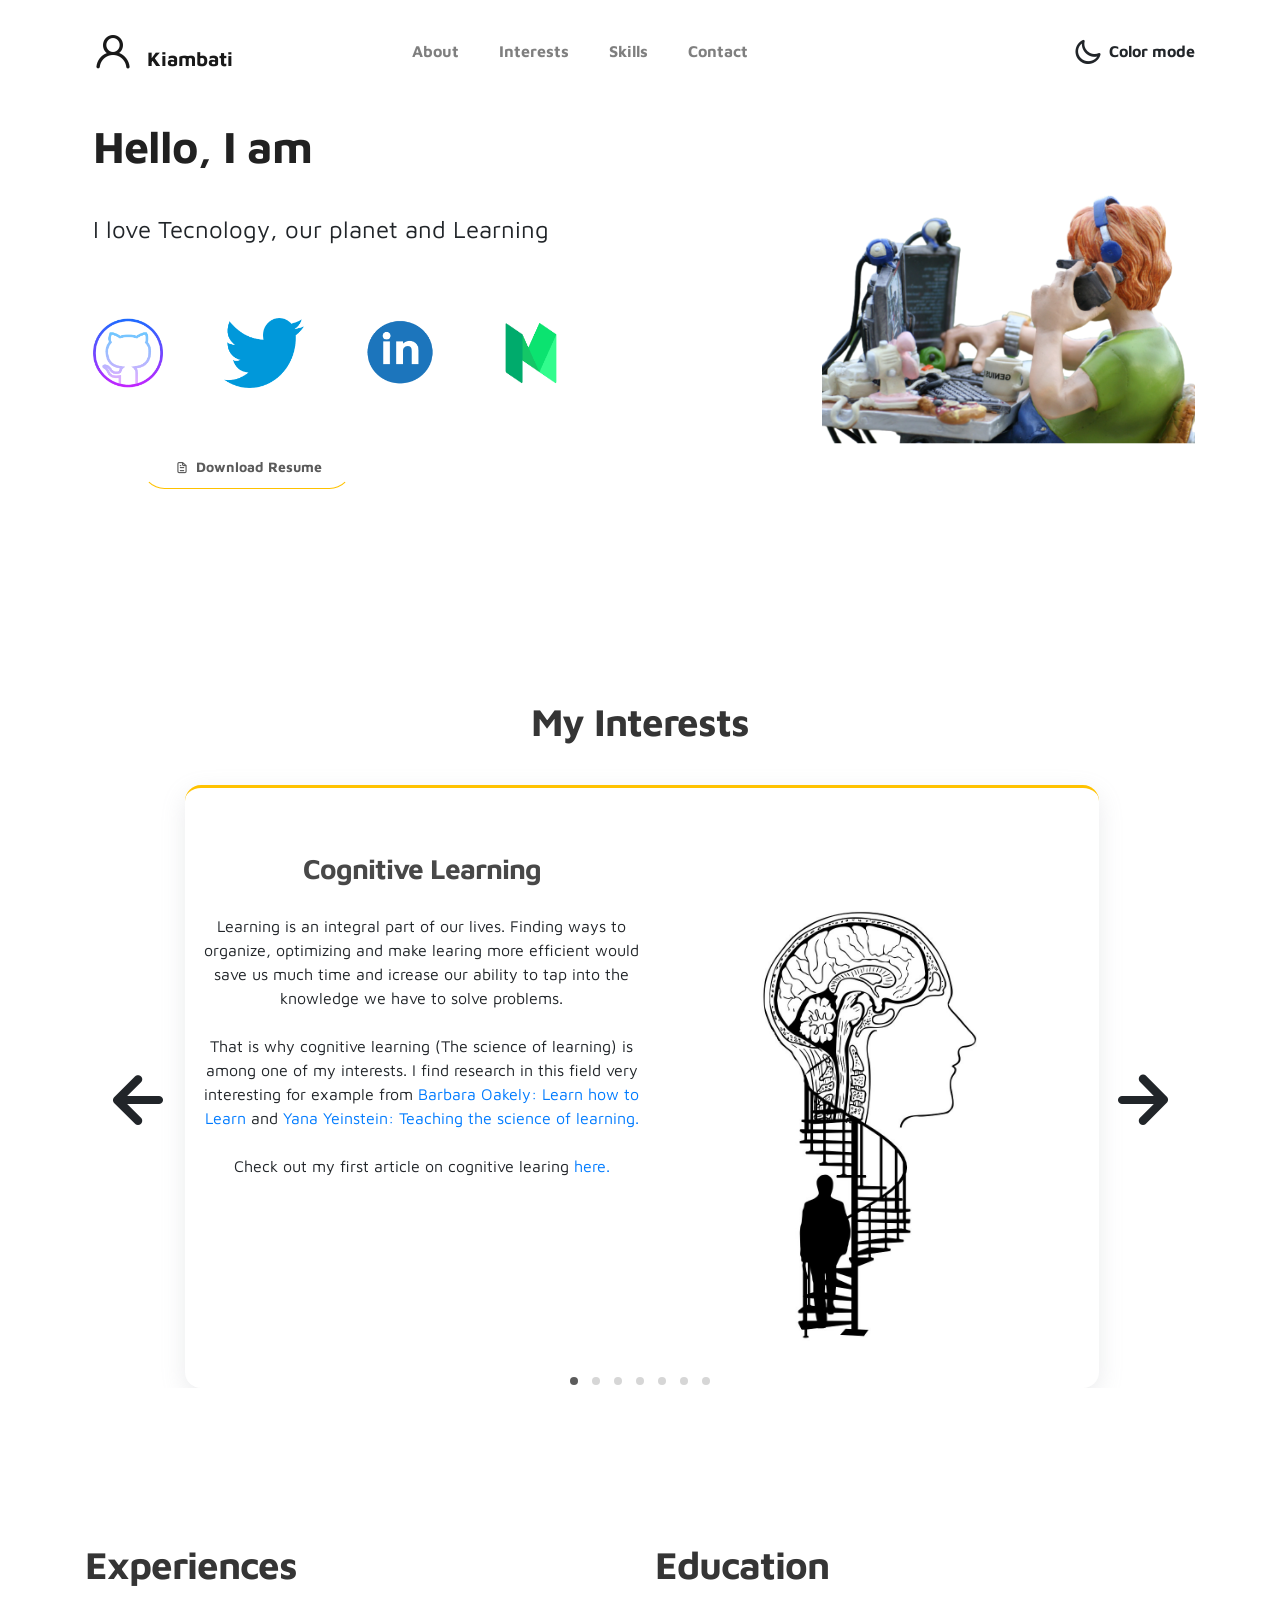
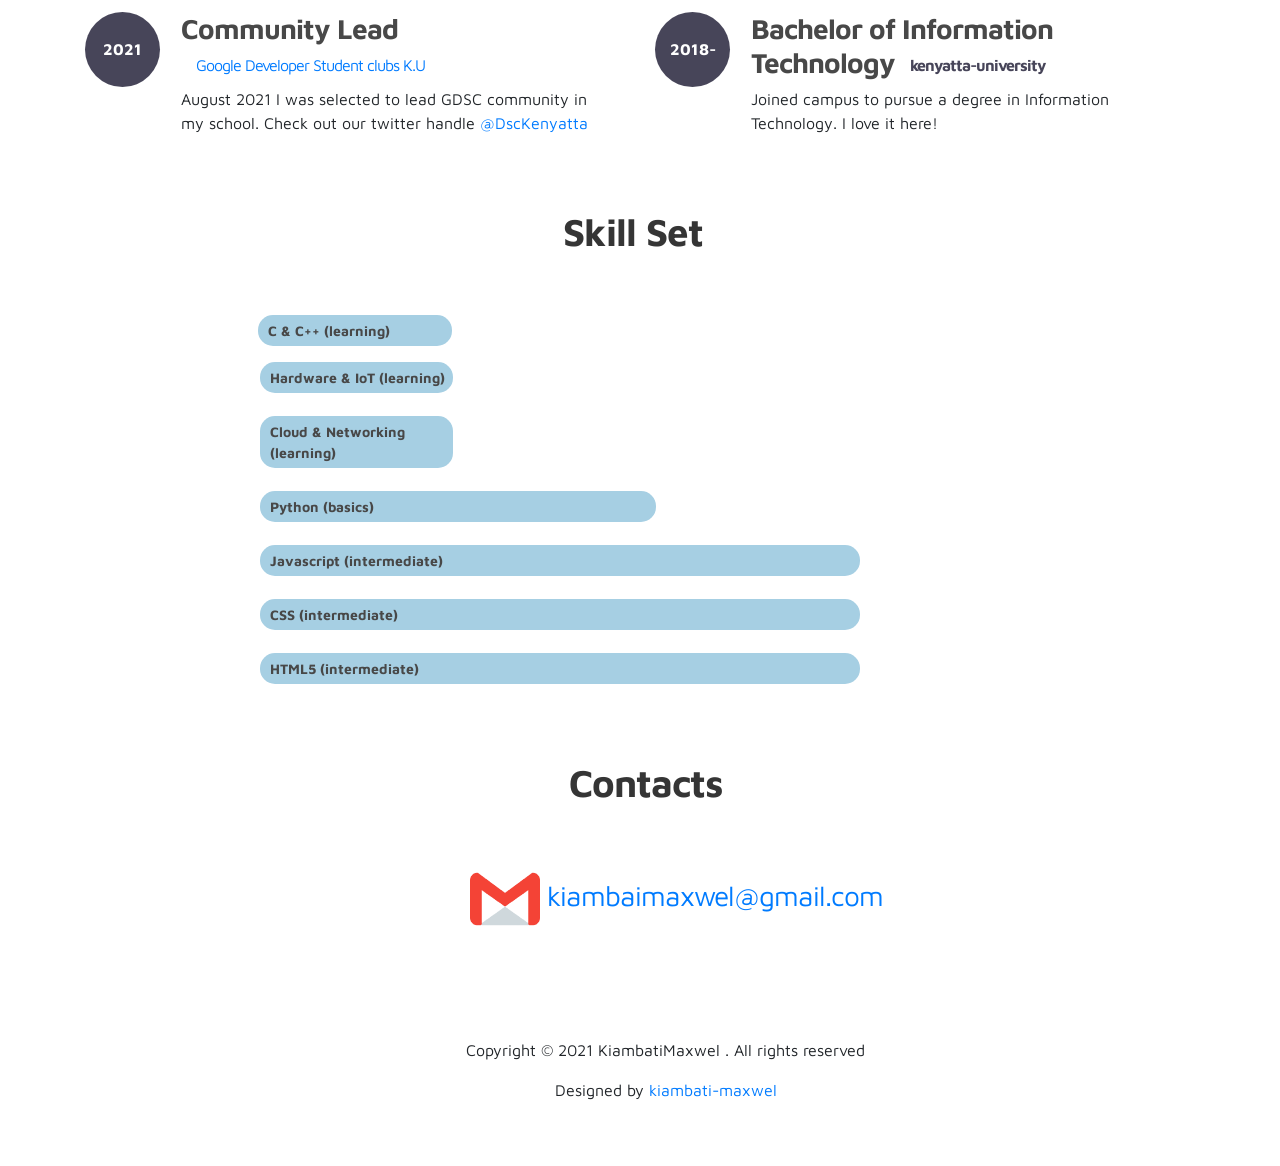
==== commit 176930e3: "include cognitive learning blog" ====
--- a/index.html
+++ b/index.html
@@ -93,7 +93,7 @@
                           <a href="https://twitter.com/KiambatiMaxwel" target="_blank" ><img src="./images/undraw/twitter3.png" alt="" width="80px" height="70px" ></a>
                           <a href="https://www.linkedin.com/in/kiambati-maxwel-ab0030172/" target="_blank" ><img src="./images/undraw/linkedln2.png" alt="" width="70px" height="70px" ></a>
                           <a href="https://medium.com/@kiambatimaxwel" target="_blank" ><img src="./images/undraw/medium.png" alt="" width="70px" height="70px" ></a>
-                          <a href="/images/project/kiambati_resume.pdf" class="btn mr-lg-2 custom-btn download-btn"><i class='uil uil-file-alt'></i> Download Resume</a>
+                          <a href="/images/project/resume.pdf" class="btn mr-lg-2 custom-btn download-btn"><i class='uil uil-file-alt'></i> Download Resume</a>
                                                  </div>
                     </div>
                 </div>
@@ -130,7 +130,7 @@
                             <P>Learning is an integral part of our lives. Finding ways to organize, optimizing and make learing more efficient 
                               would save us much time and icrease our ability to tap into the knowledge we have to solve problems. <br><br> That is why cognitive learning
                               (The science of learning) is among one of my interests. I find research in this field very interesting for example from 
-                             <a href="https://www.coursera.org/learn/learning-how-to-learn" target="_blank">Barbara Oakely: Learn how to Learn</a> and <a href="https://cognitiveresearchjournal.springeropen.com/articles/10.1186/s41235-017-0087-y" target="_blank">Yana Yeinstein: Teaching the science of learning.</a>
+                             <a href="https://www.coursera.org/learn/learning-how-to-learn" target="_blank">Barbara Oakely: Learn how to Learn</a> and <a href="https://cognitiveresearchjournal.springeropen.com/articles/10.1186/s41235-017-0087-y" target="_blank">Yana Yeinstein: Teaching the science of learning.</a> <br><br>Check out my first article on cognitive learing <a href="https://medium.com/@kiambatimaxwel/the-cognitive-way-of-learning-288b62913231" target="_blank">here.</a>
                             </P>
                            </div>
 
